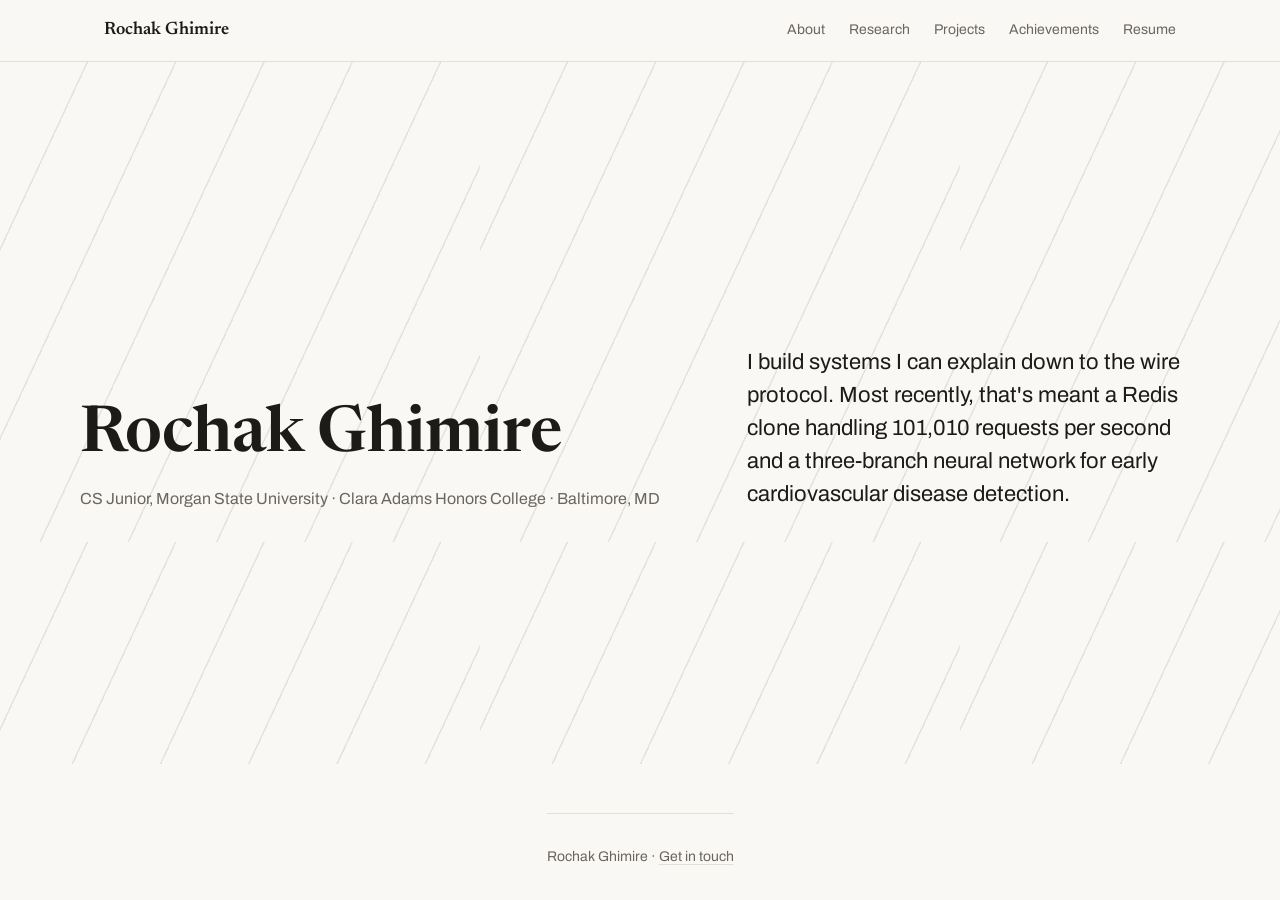
==== index.html @ 37daf022 "Initial commit: personal portfolio site" ====
<!doctype html>
<html lang="en">
<head>
<meta charset="UTF-8">
<meta name="viewport" content="width=device-width, initial-scale=1.0">
<title>Rochak Ghimire &middot; CS Junior, Morgan State University</title>
<meta name="description" content="CS junior at Morgan State University building systems from the wire protocol up, including a Redis clone and a cardiovascular disease detection pipeline.">
<link rel="icon" type="image/svg+xml" href="assets/favicon.svg">
<link rel="icon" type="image/png" sizes="192x192" href="assets/favicon.png">
<link rel="apple-touch-icon" href="assets/apple-touch-icon.png">
<meta property="og:type" content="website">
<meta property="og:title" content="Rochak Ghimire &middot; CS Junior, Morgan State University">
<meta property="og:description" content="CS junior at Morgan State University building systems from the wire protocol up, including a Redis clone and a cardiovascular disease detection pipeline.">
<meta property="og:url" content="https://kenzoh33.github.io/">
<meta property="og:image" content="https://kenzoh33.github.io/assets/images/og-image.png">
<meta name="twitter:card" content="summary_large_image">
<meta name="twitter:title" content="Rochak Ghimire &middot; CS Junior, Morgan State University">
<meta name="twitter:description" content="CS junior at Morgan State University building systems from the wire protocol up, including a Redis clone and a cardiovascular disease detection pipeline.">
<meta name="twitter:image" content="https://kenzoh33.github.io/assets/images/og-image.png">
<link rel="preconnect" href="https://fonts.googleapis.com">
<link rel="preconnect" href="https://fonts.gstatic.com" crossorigin>
<link href="https://fonts.googleapis.com/css2?family=Newsreader:wght@400;500;600;700&family=Archivo:wght@400;500;600;700&display=swap" rel="stylesheet">
<link rel="stylesheet" href="css/styles.css">
</head>
<body>

<a class="skip-link" href="#main">Skip to content</a>

<header class="site-header">
  <nav class="site-nav" aria-label="Primary">
    <a class="nav-name" href="index.html">Rochak Ghimire</a>
    <ul class="nav-links">
      <li><a href="about.html">About</a></li>
      <li><a href="research.html">Research</a></li>
      <li><a href="projects.html">Projects</a></li>
      <li><a href="achievements.html">Achievements</a></li>
      <li><a href="resume.html">Resume</a></li>
    </ul>
  </nav>
</header>

<main id="main">
  <section class="hero-section">
    <div class="bg-lines" aria-hidden="true"></div>
    <div class="hero wrap">
      <div class="hero-intro">
        <h1>Rochak Ghimire</h1>
        <p class="hero-status">CS Junior, Morgan State University &middot; Clara Adams Honors College &middot; Baltimore, MD</p>
      </div>
      <p class="hero-line">I build systems I can explain down to the wire protocol. Most recently, that's meant a Redis clone handling 101,010 requests per second and a three-branch neural network for early cardiovascular disease detection.</p>
    </div>
  </section>
</main>

<footer class="site-footer wrap">
  <p>Rochak Ghimire &middot; <a class="link-underline" href="about.html#contact">Get in touch</a></p>
</footer>

<script src="js/main.js" defer></script>
</body>
</html>
---- css/styles.css ----
/* ---------------------------------------------------
   Design tokens (from style-guide.html, Phase 2 approved)
--------------------------------------------------- */
:root {
  --bg: #FAF8F4;
  --bg-alt: #F1EDE6;
  --ink: #1C1B19;
  --ink-soft: #6B6560;
  --border: #E4DFD6;
  --accent: #2F4B3C;
  --accent-tint: #E3E9E4;

  --font-display: 'Newsreader', Georgia, serif;
  --font-body: 'Archivo', -apple-system, BlinkMacSystemFont, sans-serif;

  --space-1: 0.25rem;
  --space-2: 0.5rem;
  --space-3: 0.75rem;
  --space-4: 1rem;
  --space-5: 1.5rem;
  --space-6: 2rem;
  --space-7: 3rem;
  --space-8: 4rem;
  --space-9: 6rem;
  --space-10: 8rem;

  --measure: 68ch;
}

/* Cross-document page transitions where supported; ignored elsewhere */
@view-transition {
  navigation: auto;
}

/* ---------------------------------------------------
   Reset
--------------------------------------------------- */
*, *::before, *::after { box-sizing: border-box; }
html { scroll-behavior: smooth; }
body {
  margin: 0;
  background: var(--bg);
  color: var(--ink);
  font-family: var(--font-body);
  font-size: 1rem;
  line-height: 1.6;
  -webkit-font-smoothing: antialiased;
  min-height: 100vh;
  display: flex;
  flex-direction: column;
}
main { flex: 1 0 auto; }
img { max-width: 100%; display: block; }
a { color: inherit; }
ul { margin: 0; padding: 0; list-style: none; }
h1, h2, h3 { font-family: var(--font-display); font-weight: 600; line-height: 1.15; margin: 0; }
p { margin: 0; }

@media (prefers-reduced-motion: reduce) {
  html { scroll-behavior: auto; }
  *, *::before, *::after {
    animation-duration: 0.001ms !important;
    animation-iteration-count: 1 !important;
    transition-duration: 0.001ms !important;
    scroll-behavior: auto !important;
  }
}

/* ---------------------------------------------------
   Accessibility
--------------------------------------------------- */
.skip-link {
  position: absolute;
  left: -9999px;
  top: 0;
  background: var(--ink);
  color: var(--bg);
  padding: var(--space-3) var(--space-5);
  z-index: 100;
}
.skip-link:focus {
  left: var(--space-4);
  top: var(--space-4);
}
a:focus-visible,
button:focus-visible {
  outline: 2px solid var(--accent);
  outline-offset: 3px;
}

/* ---------------------------------------------------
   Layout shell
--------------------------------------------------- */
.wrap {
  max-width: 1120px;
  margin: 0 auto;
  padding: 0 var(--space-5);
}

/* ---------------------------------------------------
   Header / nav
--------------------------------------------------- */
.site-header {
  border-bottom: 1px solid var(--border);
  position: sticky;
  top: 0;
  background: var(--bg);
  z-index: 10;
}
.site-nav {
  max-width: 1120px;
  margin: 0 auto;
  padding: var(--space-4) var(--space-5);
  display: flex;
  align-items: center;
  justify-content: space-between;
  gap: var(--space-4);
}
.nav-name {
  font-family: var(--font-display);
  font-weight: 600;
  font-size: 1.125rem;
  text-decoration: none;
  transition: color 150ms ease;
}
.nav-name:hover, .nav-name:focus-visible { color: var(--accent); }
.nav-links {
  display: flex;
  gap: var(--space-5);
  flex-wrap: wrap;
  font-size: 0.875rem;
}
.nav-links a {
  position: relative;
  text-decoration: none;
  color: var(--ink-soft);
  padding-bottom: 3px;
}
.nav-links a::after {
  content: '';
  position: absolute;
  left: 0;
  right: 0;
  bottom: 0;
  height: 1px;
  background: var(--accent);
  transform: scaleX(0);
  transform-origin: left;
  transition: transform 200ms ease;
}
.nav-links a:hover,
.nav-links a:focus-visible,
.nav-links a[aria-current="page"] {
  color: var(--ink);
}
.nav-links a:hover::after,
.nav-links a:focus-visible::after,
.nav-links a[aria-current="page"]::after {
  transform: scaleX(1);
}

/* ---------------------------------------------------
   Shared underline-link style
--------------------------------------------------- */
.link-underline {
  text-decoration: underline;
  text-decoration-color: var(--border);
  text-underline-offset: 3px;
  transition: color 150ms ease, text-decoration-color 150ms ease;
}
.link-underline:hover,
.link-underline:focus-visible {
  color: var(--accent);
  text-decoration-color: var(--accent);
}

/* ---------------------------------------------------
   Editorial row: narrow label column + wide content column
   Reused across About / Research / Projects / Achievements / Resume / Contact
--------------------------------------------------- */
.editorial-row {
  display: grid;
  grid-template-columns: 1fr;
  gap: var(--space-4);
  padding: var(--space-8) 0 var(--space-9);
}
.editorial-label {
  font-family: var(--font-body);
  font-size: 0.8125rem;
  font-weight: 600;
  text-transform: uppercase;
  letter-spacing: 0.08em;
  color: var(--ink-soft);
}
.editorial-content {
  max-width: var(--measure);
}
.editorial-content > * + * { margin-top: var(--space-5); }

@media (min-width: 640px) {
  .editorial-row {
    grid-template-columns: 140px 1fr;
    gap: var(--space-6);
  }
}
@media (min-width: 1024px) {
  .editorial-row {
    grid-template-columns: 220px 1fr;
    gap: var(--space-8);
  }
}

/* ---------------------------------------------------
   Decorative background: drifting rule lines
   Used behind the hero and behind the About page
--------------------------------------------------- */
.hero-section {
  position: relative;
  overflow: hidden;
  min-height: 78vh;
  display: flex;
  flex-direction: column;
  justify-content: center;
}
.hero-section .wrap {
  position: relative;
  z-index: 1;
}
.bg-lines {
  position: absolute;
  inset: 0;
  z-index: 0;
  pointer-events: none;
  background-image: repeating-linear-gradient(
    115deg,
    transparent 0px,
    transparent 78px,
    rgba(47, 75, 60, 0.12) 79px,
    rgba(47, 75, 60, 0.12) 80px
  );
  background-size: 480px 480px;
  animation: drift-lines 45s linear infinite;
}
@keyframes drift-lines {
  from { background-position: 0 0; }
  to { background-position: 480px 480px; }
}

/* Page-wide version of the same line pattern, painted on the body itself
   so it covers the full page regardless of content height (used on About) */
body.page-lines {
  background-image: repeating-linear-gradient(
    115deg,
    transparent 0px,
    transparent 78px,
    rgba(47, 75, 60, 0.12) 79px,
    rgba(47, 75, 60, 0.12) 80px
  );
  background-size: 480px 480px;
  animation: drift-lines 45s linear infinite;
}

/* ---------------------------------------------------
   Hero (home page only)
--------------------------------------------------- */
.hero {
  padding: var(--space-9) 0 var(--space-8);
  display: grid;
  gap: var(--space-6);
}
.hero h1 {
  font-size: clamp(2.5rem, 1.9rem + 3vw, 4rem);
  margin-bottom: var(--space-3);
}
.hero-status {
  color: var(--ink-soft);
  font-size: 1rem;
}
.hero-line {
  font-size: clamp(1.125rem, 1rem + 0.6vw, 1.375rem);
  max-width: 52ch;
  line-height: 1.5;
}

@media (min-width: 1024px) {
  .hero {
    grid-template-columns: 7fr 5fr;
    align-items: end;
  }
  .hero-intro { grid-column: 1; }
  .hero-line { grid-column: 2; justify-self: end; text-align: left; }
}

@keyframes fade-up-in {
  from { opacity: 0; transform: translateY(16px); }
  to { opacity: 1; transform: translateY(0); }
}
.hero h1 { animation: fade-up-in 600ms ease-out both; }
.hero-status { animation: fade-up-in 600ms ease-out 120ms both; }
.hero-line { animation: fade-up-in 600ms ease-out 240ms both; }

/* ---------------------------------------------------
   Research & Projects entries (narrative pages)
--------------------------------------------------- */
.entry + .entry {
  margin-top: var(--space-7);
  padding-top: var(--space-7);
  border-top: 1px solid var(--border);
}
.entry h2 {
  font-size: 1.375rem;
  margin-bottom: var(--space-1);
}
.entry-meta {
  color: var(--ink-soft);
  font-size: 0.875rem;
  margin-bottom: var(--space-4);
}
.entry p + p { margin-top: var(--space-4); }

/* ---------------------------------------------------
   Projects index grid
--------------------------------------------------- */
.project-grid {
  display: grid;
  grid-template-columns: 1fr;
  gap: var(--space-6);
}
@media (min-width: 640px) {
  .project-grid { grid-template-columns: repeat(2, 1fr); }
}
.project-card {
  border-top: 1px solid var(--border);
  padding-top: var(--space-5);
  transition: transform 200ms ease, border-color 200ms ease;
}
.project-card:hover,
.project-card:focus-within {
  transform: translateY(-4px);
  border-color: var(--accent);
}
.project-card h2 {
  font-size: 1.25rem;
  margin-bottom: var(--space-3);
}
.project-card h2 a { text-decoration: none; transition: color 150ms ease; }
.project-card h2 a:hover, .project-card h2 a:focus-visible { color: var(--accent); }
.project-card > p { color: var(--ink-soft); margin-top: 0; margin-bottom: var(--space-4); }
.project-card-links {
  display: flex;
  gap: var(--space-5);
  font-size: 0.875rem;
}

/* ---------------------------------------------------
   Project detail pages
--------------------------------------------------- */
.back-link { font-size: 0.875rem; }
.repo-link { display: inline-block; font-size: 0.9375rem; }

/* ---------------------------------------------------
   Achievements
--------------------------------------------------- */
.achievement-grid {
  display: grid;
  grid-template-columns: 1fr;
  gap: var(--space-5);
}
@media (min-width: 640px) {
  .achievement-grid { grid-template-columns: repeat(3, 1fr); }
}
.achievement-card {
  background: var(--bg-alt);
  border-top: 3px solid var(--accent);
  padding: var(--space-5);
}
.achievement-card h2 {
  font-size: 1.125rem;
  margin-bottom: var(--space-2);
}
.achievement-card p {
  color: var(--ink-soft);
  font-size: 0.9375rem;
}
.achievement-card--feature {
  display: flex;
  flex-direction: column;
  justify-content: center;
  text-align: center;
  padding: var(--space-7) var(--space-5);
  border-top-width: 6px;
}
.achievement-card--feature h2 {
  font-size: 1.5rem;
  line-height: 1.25;
  margin-bottom: var(--space-3);
}
.achievement-card--feature p {
  font-size: 1.0625rem;
}

/* ---------------------------------------------------
   Resume
--------------------------------------------------- */
.editorial-content.is-wide { max-width: none; }
.resume-embed {
  width: 100%;
  max-width: 860px;
  height: 60vh;
  min-height: 520px;
  border: 1px solid var(--border);
  border-radius: 4px;
  background: var(--bg-alt);
}
@media (min-width: 640px) {
  .resume-embed { height: 75vh; min-height: 640px; }
}
@media (min-width: 1024px) {
  .resume-embed { height: 82vh; min-height: 720px; }
}
.resume-fallback { padding: var(--space-5); color: var(--ink-soft); }
.btn {
  display: inline-block;
  font-family: var(--font-body);
  font-size: 0.9375rem;
  font-weight: 500;
  text-decoration: none;
  color: var(--bg);
  background: var(--accent);
  padding: var(--space-3) var(--space-6);
  border-radius: 3px;
  transition: transform 150ms ease, opacity 150ms ease;
}
.btn:hover, .btn:focus-visible { opacity: 0.88; transform: translateY(-2px); }

/* ---------------------------------------------------
   Contact
--------------------------------------------------- */
.contact-links {
  display: flex;
  flex-direction: column;
  gap: var(--space-3);
  font-size: 1.0625rem;
}
@media (min-width: 640px) {
  .contact-links { flex-direction: row; gap: var(--space-7); }
}


/* ---------------------------------------------------
   Footer
--------------------------------------------------- */
.site-footer {
  border-top: 1px solid var(--border);
  padding: var(--space-6) 0;
  color: var(--ink-soft);
  font-size: 0.875rem;
}

/* ---------------------------------------------------
   Scroll-reveal (JS-controlled)
--------------------------------------------------- */
.reveal {
  opacity: 0;
  transform: translateY(20px);
  transition: opacity 550ms ease-out, transform 550ms ease-out;
}
.reveal.is-visible {
  opacity: 1;
  transform: translateY(0);
}
.reveal-img {
  transform: translateY(20px) scale(0.97);
}
.reveal-img.is-visible {
  transform: translateY(0) scale(1);
}

/* ---------------------------------------------------
   Photos
--------------------------------------------------- */
.photo-grid {
  display: grid;
  grid-template-columns: 1fr;
  gap: var(--space-5);
  margin-top: var(--space-5);
}
@media (min-width: 640px) {
  .photo-grid { grid-template-columns: repeat(2, 1fr); }
}
.photo {
  margin: 0;
  border: 1px solid var(--border);
}
.photo img {
  width: 100%;
  height: auto;
  display: block;
}
.photo figcaption {
  padding: var(--space-3) var(--space-4);
  font-size: 0.8125rem;
  color: var(--ink-soft);
  border-top: 1px solid var(--border);
  background: var(--bg-alt);
}
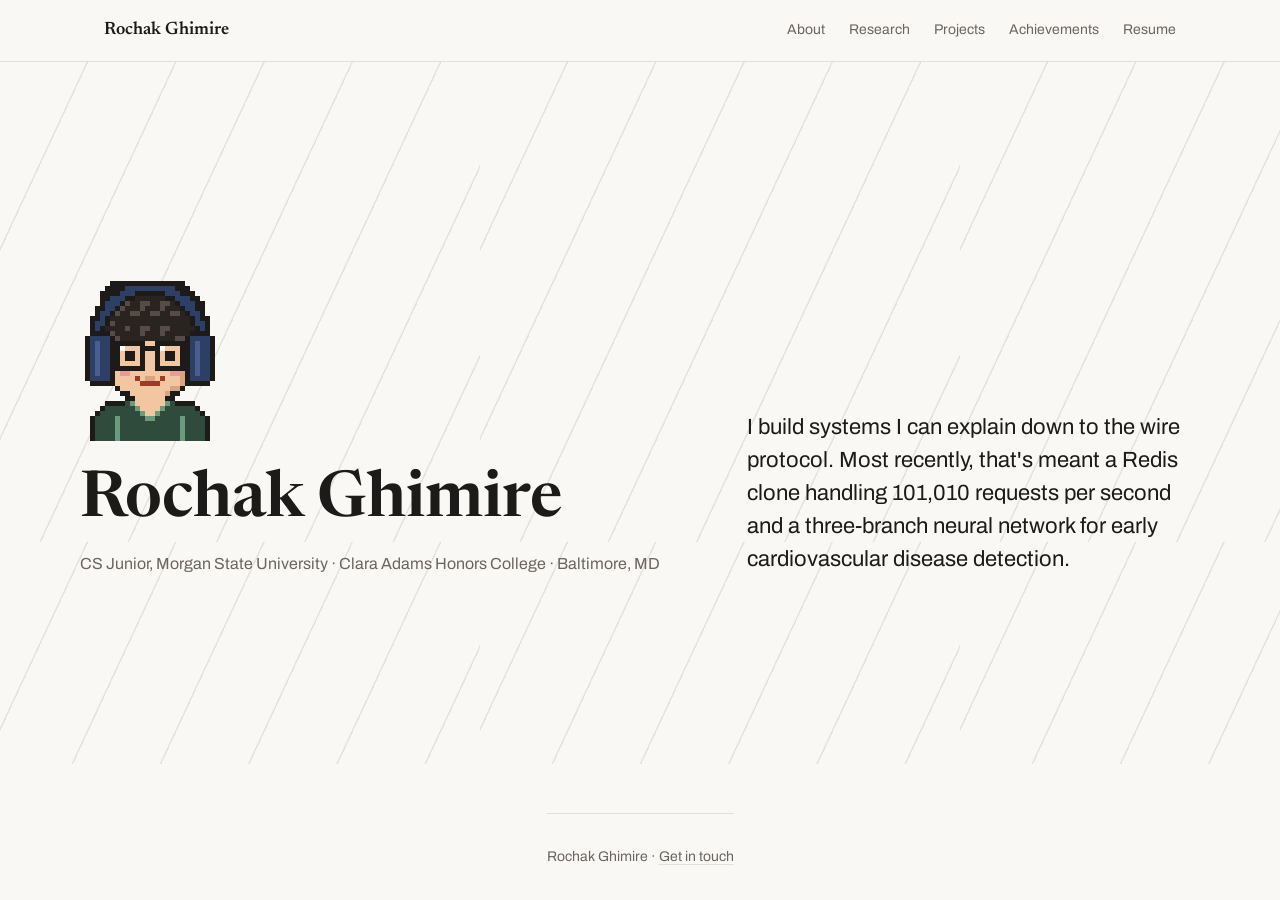
==== commit b5e50352: "Add pixel-art avatar and project icons, turntable with synthesized beats on About" ====
--- a/index.html
+++ b/index.html
@@ -44,6 +44,7 @@
     <div class="bg-lines" aria-hidden="true"></div>
     <div class="hero wrap">
       <div class="hero-intro">
+        <span class="sprite sprite--avatar-wave" aria-hidden="true"></span>
         <h1>Rochak Ghimire</h1>
         <p class="hero-status">CS Junior, Morgan State University &middot; Clara Adams Honors College &middot; Baltimore, MD</p>
       </div>
--- a/css/styles.css
+++ b/css/styles.css
@@ -295,9 +295,9 @@
   from { opacity: 0; transform: translateY(16px); }
   to { opacity: 1; transform: translateY(0); }
 }
-.hero h1 { animation: fade-up-in 600ms ease-out both; }
-.hero-status { animation: fade-up-in 600ms ease-out 120ms both; }
-.hero-line { animation: fade-up-in 600ms ease-out 240ms both; }
+.hero h1 { animation: fade-up-in 600ms ease-out 120ms both; }
+.hero-status { animation: fade-up-in 600ms ease-out 240ms both; }
+.hero-line { animation: fade-up-in 600ms ease-out 360ms both; }
 
 /* ---------------------------------------------------
    Research & Projects entries (narrative pages)
@@ -342,6 +342,9 @@
 .project-card h2 {
   font-size: 1.25rem;
   margin-bottom: var(--space-3);
+  display: flex;
+  align-items: center;
+  gap: var(--space-3);
 }
 .project-card h2 a { text-decoration: none; transition: color 150ms ease; }
 .project-card h2 a:hover, .project-card h2 a:focus-visible { color: var(--accent); }
@@ -504,3 +507,135 @@
   border-top: 1px solid var(--border);
   background: var(--bg-alt);
 }
+
+/* ---------------------------------------------------
+   Pixel sprites
+   Each PNG in assets/pixel-art is a horizontal strip of frames
+   (generated by scripts/pixel-art/build.py). steps() jumps frame
+   to frame; pixelated keeps the upscaled edges crisp.
+--------------------------------------------------- */
+.sprite {
+  --scale: 2;
+  display: block;
+  flex: none;
+  width: calc(var(--size) * var(--scale) * 1px);
+  height: calc(var(--size) * var(--scale) * 1px);
+  background-repeat: no-repeat;
+  background-size: calc(var(--size) * var(--scale) * var(--n) * 1px) auto;
+  image-rendering: pixelated;
+  animation: sprite-play calc(var(--n) / var(--fps) * 1s) steps(var(--n)) infinite;
+}
+@keyframes sprite-play {
+  to { background-position-x: calc(var(--size) * var(--scale) * var(--n) * -1px); }
+}
+.sprite--avatar-wave  { background-image: url('../assets/pixel-art/avatar-wave.png');  --size: 32; --n: 4; --fps: 4; }
+.sprite--speech       { background-image: url('../assets/pixel-art/speech.png');       --size: 16; --n: 3; --fps: 4; }
+.sprite--server-stack { background-image: url('../assets/pixel-art/server-stack.png'); --size: 16; --n: 4; --fps: 5; }
+.sprite--mood-lens    { background-image: url('../assets/pixel-art/mood-lens.png');    --size: 16; --n: 3; --fps: 3; }
+.sprite--terminal     { background-image: url('../assets/pixel-art/terminal.png');     --size: 16; --n: 4; --fps: 3; }
+
+/* Hero: avatar above the name, fades in first, then waves */
+.hero-intro .sprite {
+  --scale: 4;
+  margin-bottom: var(--space-5);
+  animation:
+    fade-up-in 600ms ease-out both,
+    sprite-play calc(var(--n) / var(--fps) * 1s) steps(var(--n)) infinite;
+}
+@media (min-width: 640px) {
+  .hero-intro .sprite { --scale: 5; }
+}
+
+@media (prefers-reduced-motion: reduce) {
+  .sprite,
+  .hero-intro .sprite { animation: none; }
+}
+
+/* ---------------------------------------------------
+   Turntable (About page)
+   Line-art record player; js/turntable.js spins the record and
+   plays a beat synthesized with the Web Audio API on click.
+--------------------------------------------------- */
+.turntable {
+  margin: var(--space-5) 0 0;
+  max-width: 160px;
+}
+@media (min-width: 640px) {
+  .turntable { max-width: 200px; }
+}
+.turntable-deck {
+  display: block;
+  width: 100%;
+  padding: 0;
+  border: 0;
+  background: none;
+  color: var(--ink);
+}
+.turntable-deck:not(:disabled) { cursor: pointer; }
+.turntable-deck svg { display: block; width: 100%; height: auto; }
+.turntable .plinth { fill: var(--bg-alt); stroke: currentColor; stroke-width: 1.5; }
+.turntable .platter { fill: none; stroke: currentColor; stroke-width: 1; }
+.turntable .vinyl { fill: var(--ink); }
+.turntable .groove { fill: none; stroke: #4A4540; stroke-width: 0.75; }
+.turntable .label { fill: var(--label, var(--accent)); transition: fill 400ms ease; }
+.turntable .label-mark { stroke: var(--bg); stroke-width: 1.5; stroke-linecap: round; }
+.turntable .spindle { fill: var(--bg); }
+.turntable .sheen { fill: none; stroke: rgba(255, 255, 255, 0.18); stroke-width: 2; stroke-linecap: round; }
+.turntable .arm-line { fill: none; stroke: currentColor; stroke-width: 3; stroke-linecap: round; }
+.turntable .arm-part { fill: var(--bg); stroke: currentColor; stroke-width: 1.5; }
+.turntable .led { fill: var(--border); transition: fill 300ms ease; }
+.turntable .tonearm {
+  transform-box: view-box;
+  transform-origin: 168px 30px;
+  transition: transform 600ms cubic-bezier(0.3, 0.7, 0.3, 1);
+}
+.turntable.is-playing .tonearm { transform: rotate(24deg); }
+.turntable.is-playing .led { fill: var(--accent); }
+.turntable-deck:hover .plinth,
+.turntable-deck:focus-visible .plinth { stroke: var(--accent); }
+
+.turntable-bars {
+  display: flex;
+  align-items: flex-end;
+  gap: 4px;
+  height: 28px;
+  margin-top: var(--space-3);
+}
+.turntable-bars span {
+  flex: 1;
+  height: 100%;
+  background: var(--accent);
+  transform-origin: bottom;
+  transform: scaleY(0.06);
+}
+.turntable figcaption {
+  margin-top: var(--space-3);
+  display: flex;
+  align-items: center;
+  justify-content: space-between;
+  gap: var(--space-3);
+  font-size: 0.8125rem;
+  color: var(--ink);
+}
+.turntable-next {
+  flex: none;
+  width: 28px;
+  height: 28px;
+  padding: 6px;
+  border: 1px solid var(--border);
+  border-radius: 50%;
+  background: none;
+  color: var(--ink);
+  transition: color 150ms ease, border-color 150ms ease;
+}
+.turntable-next:not(:disabled) { cursor: pointer; }
+.turntable-next:disabled { opacity: 0.4; }
+.turntable-next:hover,
+.turntable-next:focus-visible { color: var(--accent); border-color: var(--accent); }
+.turntable-next svg { display: block; width: 100%; height: 100%; }
+.turntable-next path { fill: currentColor; }
+.turntable-next line { stroke: currentColor; stroke-width: 2; stroke-linecap: round; }
+
+@media (prefers-reduced-motion: reduce) {
+  .turntable-bars { display: none; }
+}
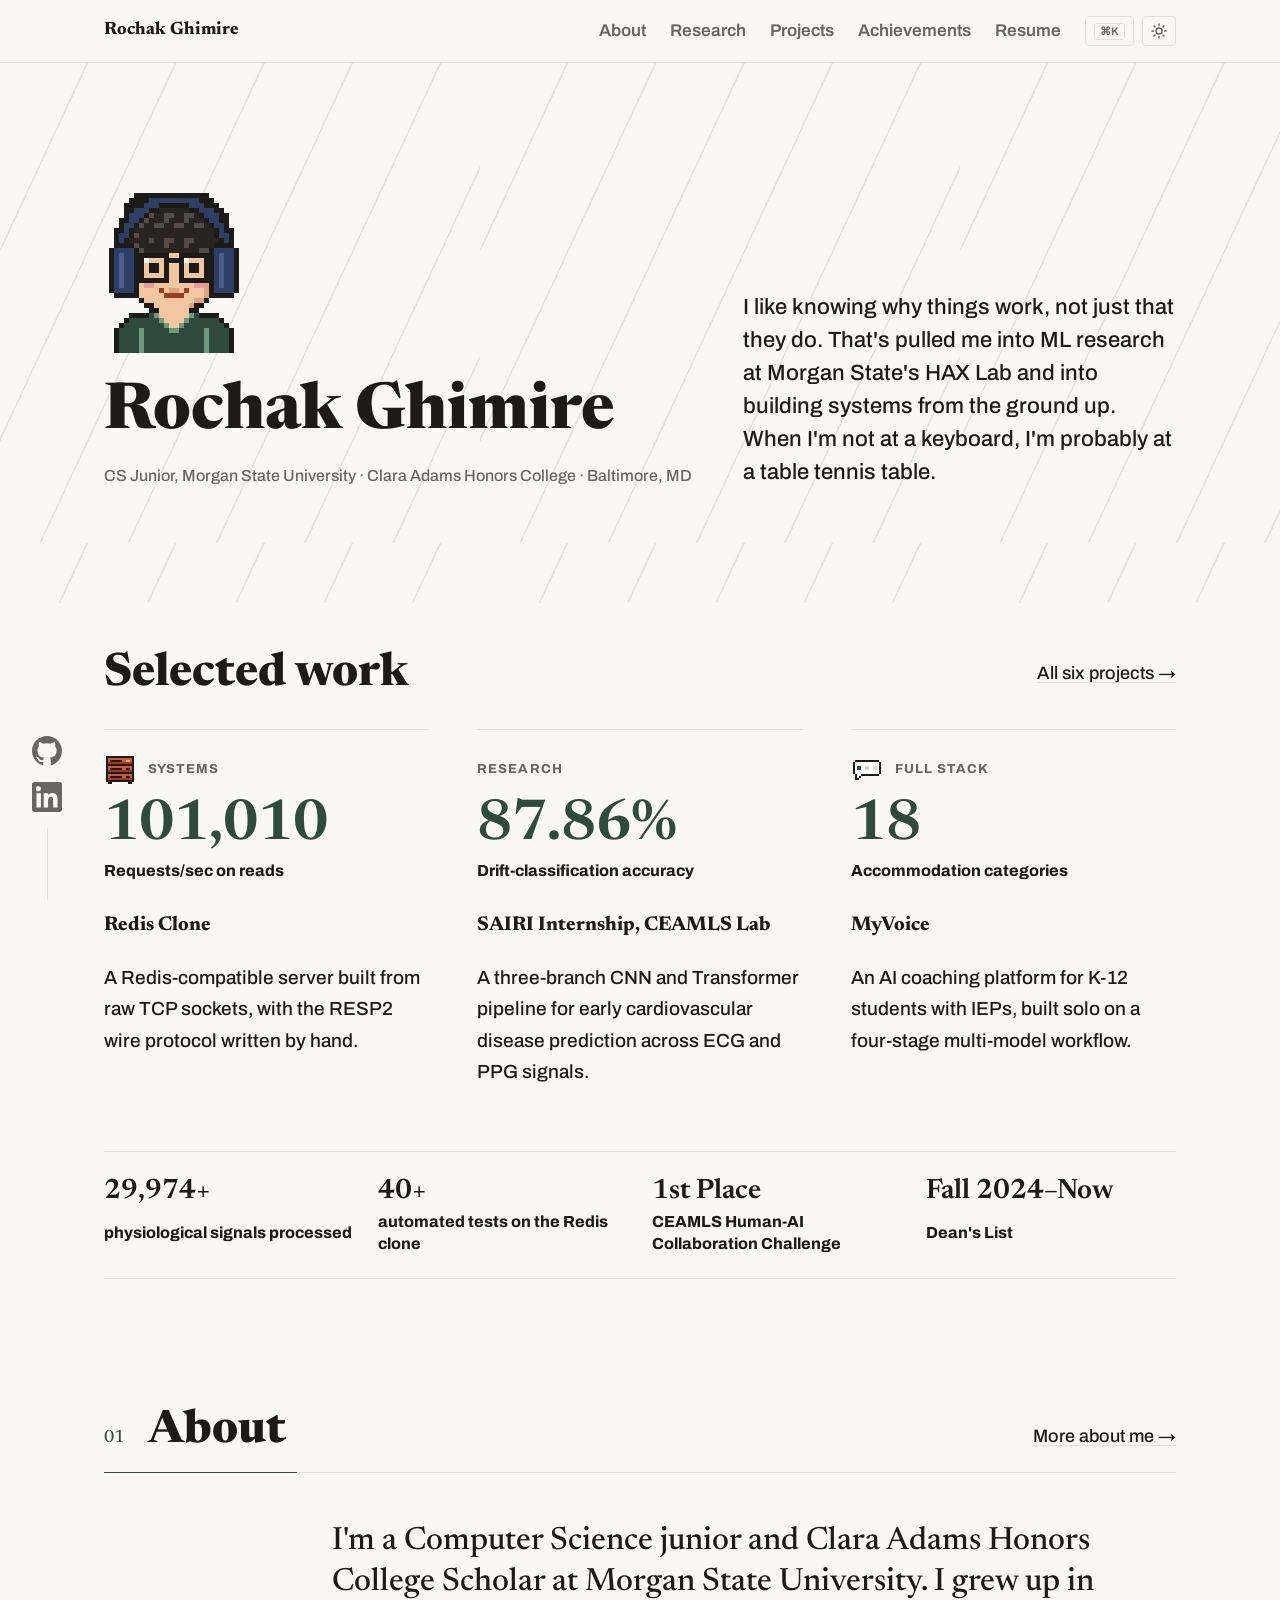
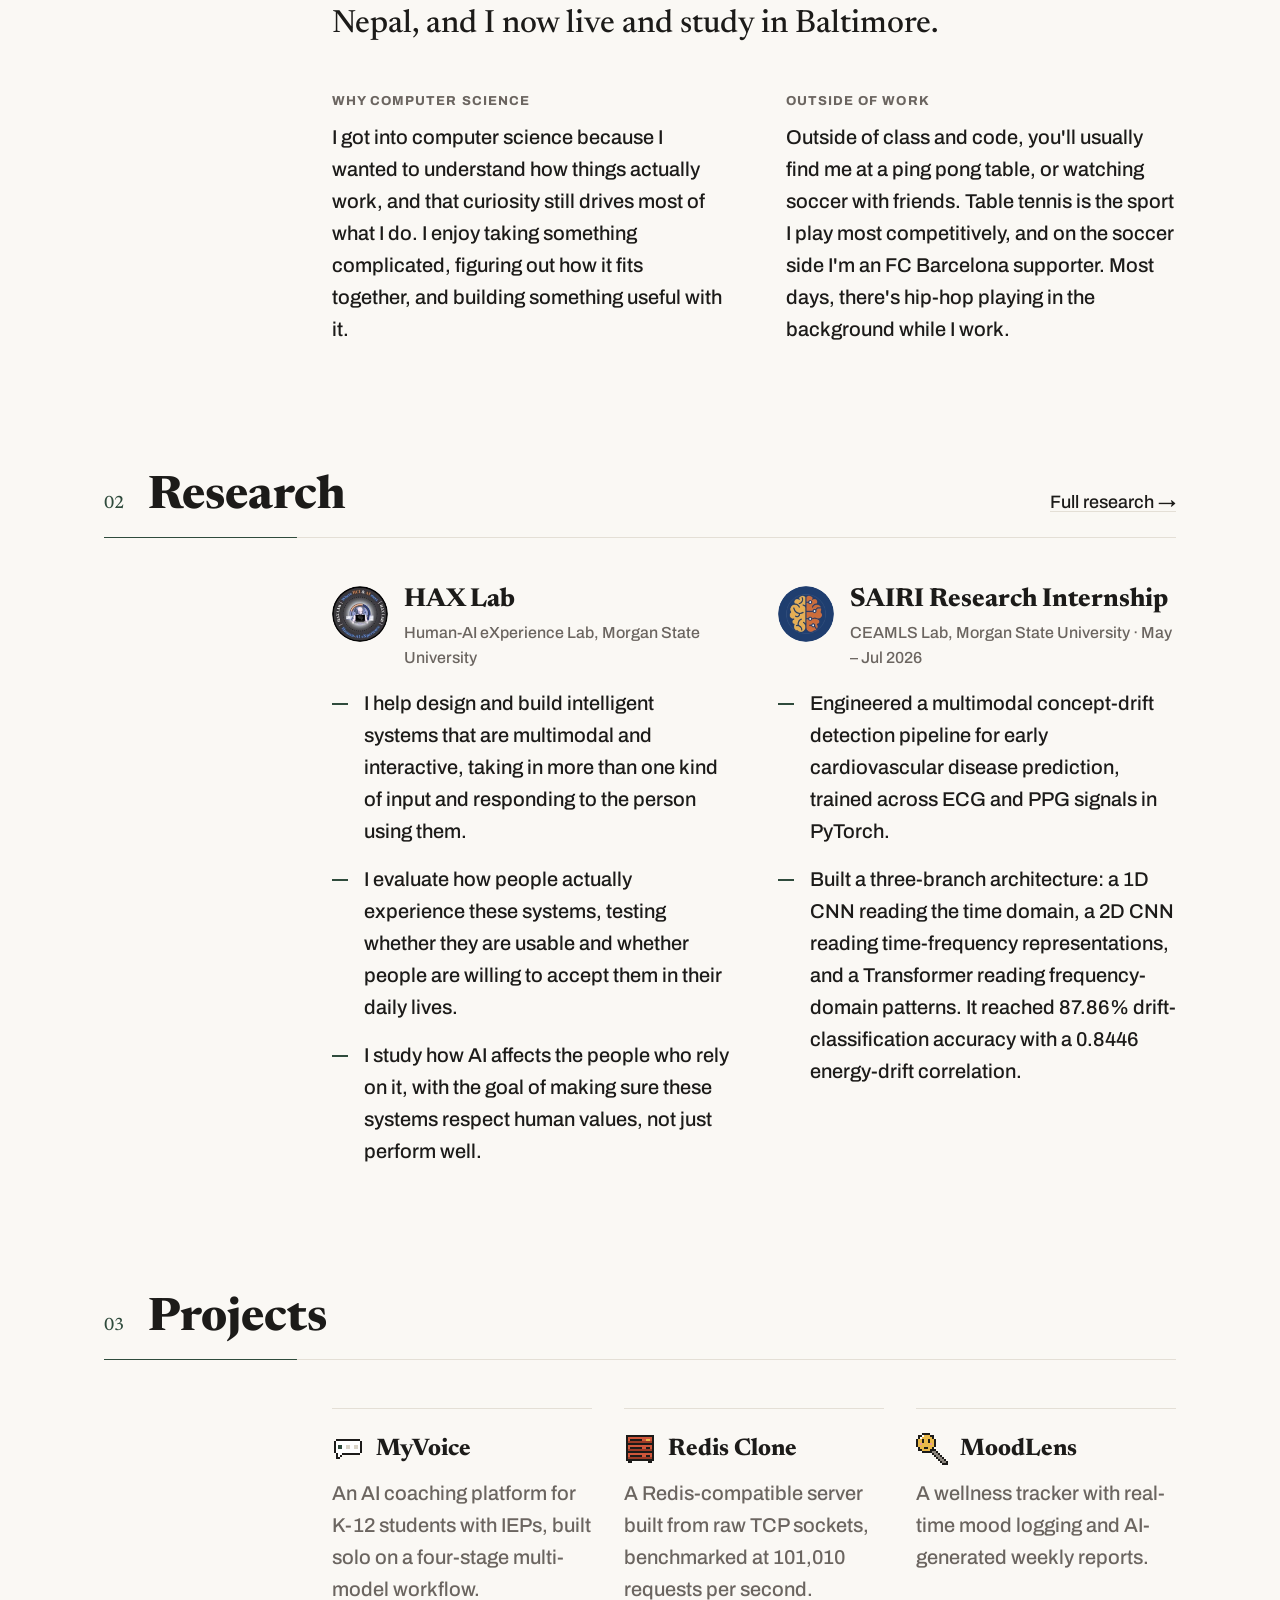
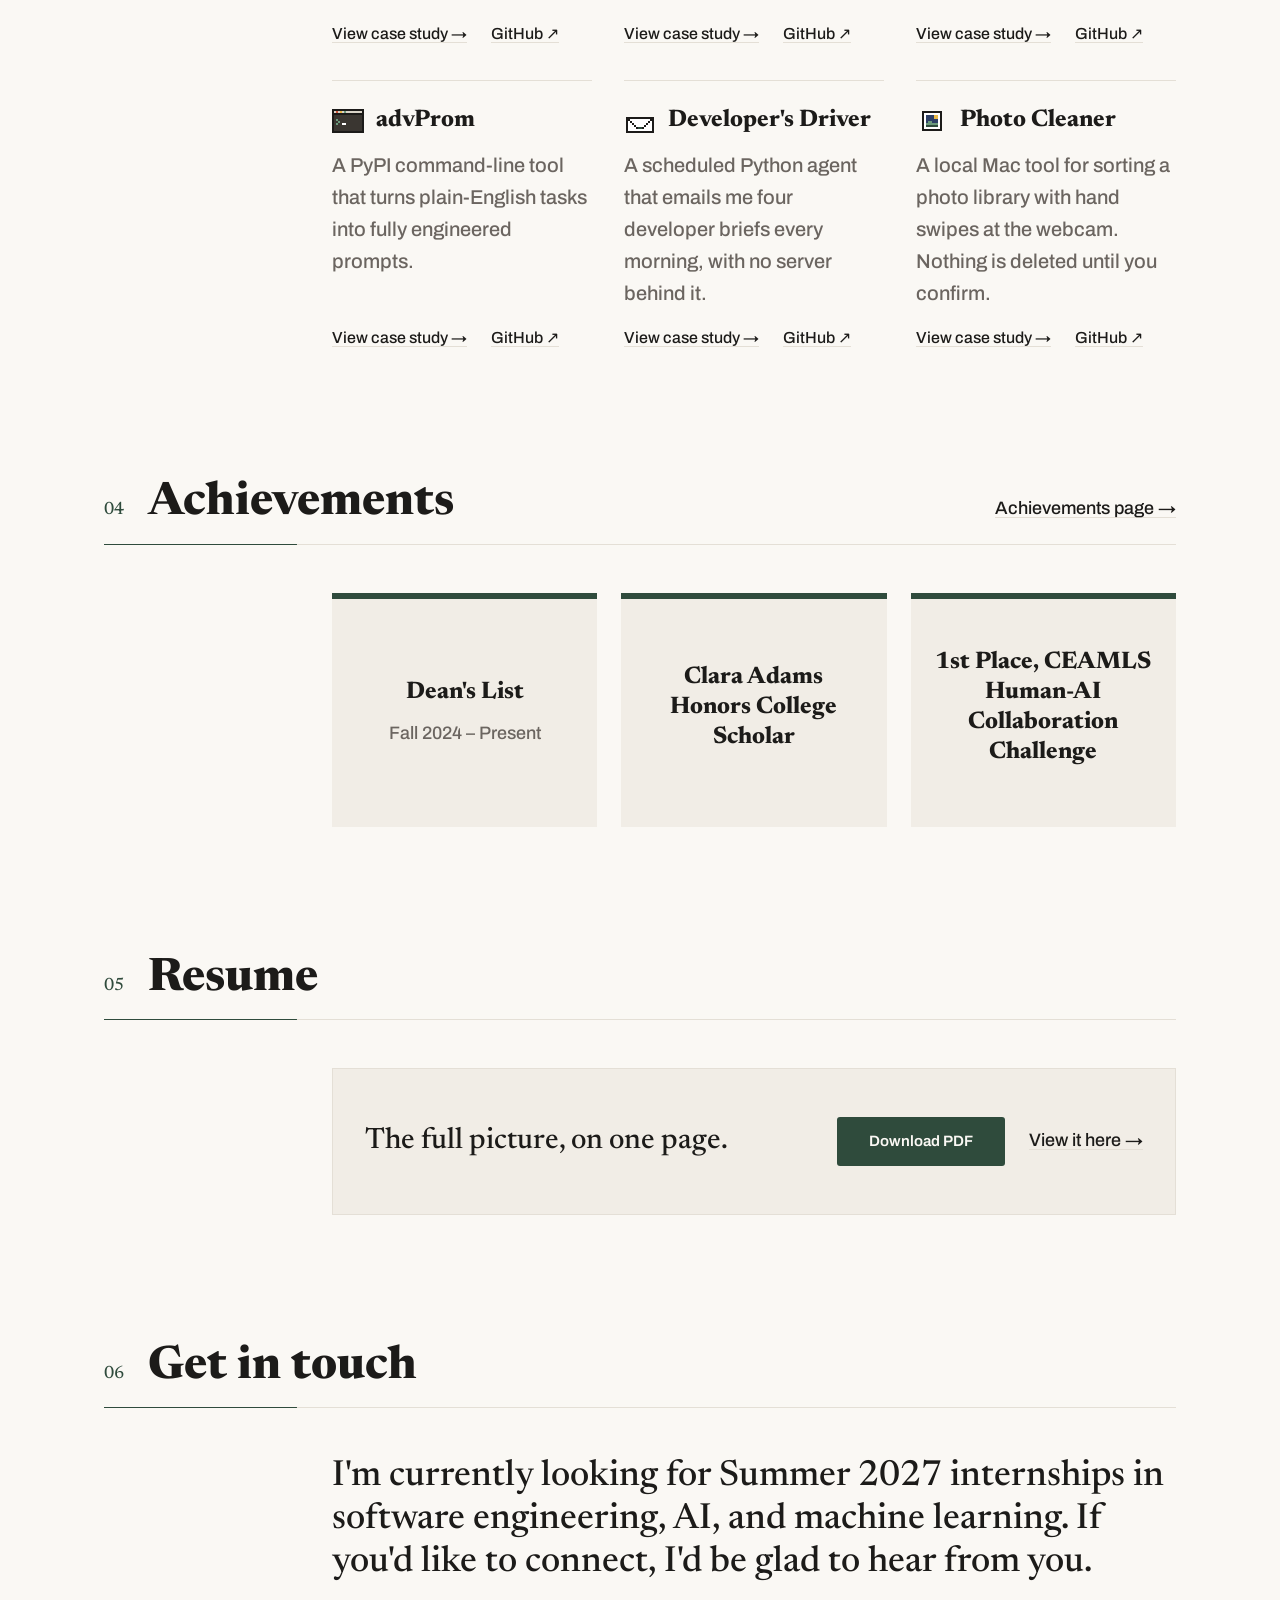
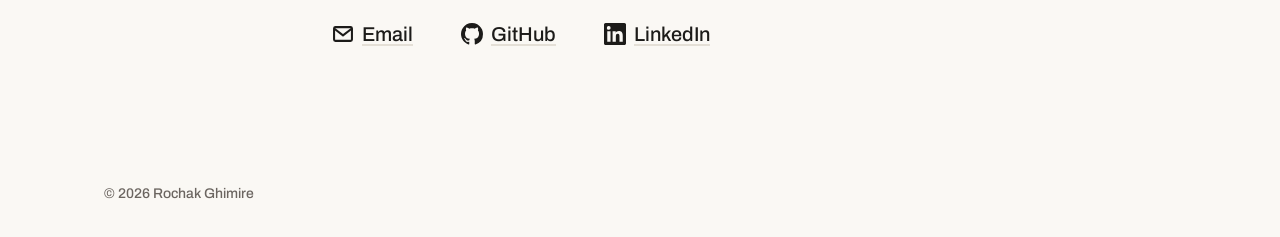
==== commit 09dadb26: "Add photos, new projects, mobile fixes, license" ====
--- a/index.html
+++ b/index.html
@@ -3,6 +3,17 @@
 <head>
 <meta charset="UTF-8">
 <meta name="viewport" content="width=device-width, initial-scale=1.0">
+<meta name="color-scheme" content="light dark">
+<meta name="theme-color" content="#FAF8F4" media="(prefers-color-scheme: light)">
+<meta name="theme-color" content="#161512" media="(prefers-color-scheme: dark)">
+<script>
+  (function () {
+    var t;
+    try { t = localStorage.getItem('theme'); } catch (e) {}
+    if (t !== 'light' && t !== 'dark') t = matchMedia('(prefers-color-scheme: dark)').matches ? 'dark' : 'light';
+    document.documentElement.dataset.theme = t;
+  })();
+</script>
 <title>Rochak Ghimire &middot; CS Junior, Morgan State University</title>
 <meta name="description" content="CS junior at Morgan State University building systems from the wire protocol up, including a Redis clone and a cardiovascular disease detection pipeline.">
 <link rel="icon" type="image/svg+xml" href="assets/favicon.svg">
@@ -11,31 +22,41 @@
 <meta property="og:type" content="website">
 <meta property="og:title" content="Rochak Ghimire &middot; CS Junior, Morgan State University">
 <meta property="og:description" content="CS junior at Morgan State University building systems from the wire protocol up, including a Redis clone and a cardiovascular disease detection pipeline.">
-<meta property="og:url" content="https://kenzoh33.github.io/">
-<meta property="og:image" content="https://kenzoh33.github.io/assets/images/og-image.png">
+<meta property="og:url" content="https://rochakghimire.com/">
+<meta property="og:image" content="https://rochakghimire.com/assets/images/og-image.png">
 <meta name="twitter:card" content="summary_large_image">
 <meta name="twitter:title" content="Rochak Ghimire &middot; CS Junior, Morgan State University">
 <meta name="twitter:description" content="CS junior at Morgan State University building systems from the wire protocol up, including a Redis clone and a cardiovascular disease detection pipeline.">
-<meta name="twitter:image" content="https://kenzoh33.github.io/assets/images/og-image.png">
+<meta name="twitter:image" content="https://rochakghimire.com/assets/images/og-image.png">
 <link rel="preconnect" href="https://fonts.googleapis.com">
 <link rel="preconnect" href="https://fonts.gstatic.com" crossorigin>
-<link href="https://fonts.googleapis.com/css2?family=Newsreader:wght@400;500;600;700&family=Archivo:wght@400;500;600;700&display=swap" rel="stylesheet">
+<link href="https://fonts.googleapis.com/css2?family=Newsreader:wght@200..800&family=Archivo:wght@100..900&display=swap" rel="stylesheet">
 <link rel="stylesheet" href="css/styles.css">
 </head>
 <body>
 
+<div class="sp-progress" aria-hidden="true"></div>
 <a class="skip-link" href="#main">Skip to content</a>
 
 <header class="site-header">
   <nav class="site-nav" aria-label="Primary">
     <a class="nav-name" href="index.html">Rochak Ghimire</a>
-    <ul class="nav-links">
-      <li><a href="about.html">About</a></li>
-      <li><a href="research.html">Research</a></li>
-      <li><a href="projects.html">Projects</a></li>
-      <li><a href="achievements.html">Achievements</a></li>
-      <li><a href="resume.html">Resume</a></li>
-    </ul>
+    <div class="nav-right">
+      <ul class="nav-links">
+        <li><a href="about.html">About</a></li>
+        <li><a href="research.html">Research</a></li>
+        <li><a href="projects.html">Projects</a></li>
+        <li><a href="achievements.html">Achievements</a></li>
+        <li><a href="resume.html">Resume</a></li>
+      </ul>
+      <div class="nav-tools">
+        <button class="tool-btn palette-open" type="button" aria-label="Open command palette" aria-keyshortcuts="Meta+K Control+K"><kbd>&#8984;K</kbd></button>
+        <button class="tool-btn theme-toggle" type="button" aria-label="Dark mode" aria-pressed="false">
+          <svg class="icon-sun" viewBox="0 0 16 16" aria-hidden="true" fill="none" stroke="currentColor" stroke-width="1.5" stroke-linecap="round"><circle cx="8" cy="8" r="3"/><path d="M8 1v1.5M8 13.5V15M1 8h1.5M13.5 8H15M3 3l1 1M12 12l1 1M3 13l1-1M12 4l1-1"/></svg>
+          <svg class="icon-moon" viewBox="0 0 16 16" aria-hidden="true" fill="none" stroke="currentColor" stroke-width="1.5" stroke-linejoin="round"><path d="M13.5 9.5A5.5 5.5 0 0 1 6.5 2.5a5.5 5.5 0 1 0 7 7z"/></svg>
+        </button>
+      </div>
+    </div>
   </nav>
 </header>
 
@@ -48,15 +69,239 @@
         <h1>Rochak Ghimire</h1>
         <p class="hero-status">CS Junior, Morgan State University &middot; Clara Adams Honors College &middot; Baltimore, MD</p>
       </div>
-      <p class="hero-line">I build systems I can explain down to the wire protocol. Most recently, that's meant a Redis clone handling 101,010 requests per second and a three-branch neural network for early cardiovascular disease detection.</p>
+      <p class="hero-line">I like knowing why things work, not just that they do. That's pulled me into ML research at Morgan State's HAX Lab and into building systems from the ground up. When I'm not at a keyboard, I'm probably at a table tennis table.</p>
+    </div>
+  </section>
+
+  <section class="selected wrap" aria-labelledby="selected-title" data-reveal-group>
+    <div class="selected-head">
+      <h2 id="selected-title" class="editorial-label">Selected work</h2>
+      <a class="link-underline" href="projects.html">All six projects &rarr;</a>
+    </div>
+    <div class="selected-list">
+      <article class="work reveal">
+        <p class="work-kicker"><span class="sprite sprite--server-stack" aria-hidden="true"></span>Systems</p>
+        <p class="work-number" data-count>101,010</p>
+        <p class="work-unit">Requests/sec on reads</p>
+        <h3><a href="projects/redis-clone.html">Redis Clone</a></h3>
+        <p class="work-summary">A Redis-compatible server built from raw TCP sockets, with the RESP2 wire protocol written by hand.</p>
+      </article>
+      <article class="work reveal">
+        <p class="work-kicker">Research</p>
+        <p class="work-number" data-count>87.86%</p>
+        <p class="work-unit">Drift-classification accuracy</p>
+        <h3><a href="research.html">SAIRI Internship, CEAMLS Lab</a></h3>
+        <p class="work-summary">A three-branch CNN and Transformer pipeline for early cardiovascular disease prediction across ECG and PPG signals.</p>
+      </article>
+      <article class="work reveal">
+        <p class="work-kicker"><span class="sprite sprite--speech" aria-hidden="true"></span>Full stack</p>
+        <p class="work-number" data-count>18</p>
+        <p class="work-unit">Accommodation categories</p>
+        <h3><a href="projects/myvoice.html">MyVoice</a></h3>
+        <p class="work-summary">An AI coaching platform for K-12 students with IEPs, built solo on a four-stage multi-model workflow.</p>
+      </article>
+    </div>
+
+    <dl class="stats reveal">
+      <div><dt>physiological signals processed</dt><dd data-count>30,000+</dd></div>
+      <div><dt>automated tests on the Redis clone</dt><dd data-count>40+</dd></div>
+      <div><dt>CEAMLS Human-AI Collaboration Challenge</dt><dd>1st Place</dd></div>
+      <div><dt>Dean's List</dt><dd>Fall 2024&ndash;Now</dd></div>
+    </dl>
+  </section>
+
+  <section class="sp-section wrap" id="about" aria-labelledby="about-title">
+    <header class="sp-head reveal">
+      <span class="sp-num">01</span>
+      <h2 id="about-title" class="sp-title">About</h2>
+      <a class="sp-more link-underline" href="about.html">More about me &rarr;</a>
+      <span class="sp-rule" aria-hidden="true"></span>
+    </header>
+    <div class="sp-body" data-reveal-group>
+      <p class="sp-lede reveal">I'm a Computer Science junior and Clara Adams Honors College Scholar at Morgan State University. I grew up in Nepal, and I now live and study in Baltimore.</p>
+      <div class="sp-about-cols">
+        <div class="reveal"><h3>Why computer science</h3><p>I got into computer science because I wanted to understand how things actually work, and that curiosity still drives most of what I do. I enjoy taking something complicated, figuring out how it fits together, and building something useful with it.</p></div>
+        <div class="reveal"><h3>Outside of work</h3><p>Outside of class and code, you'll usually find me at a ping pong table, or watching soccer with friends. Table tennis is the sport I play most competitively, and on the soccer side I'm an FC Barcelona supporter. Most days, there's hip-hop playing in the background while I work.</p></div>
+      </div>
+    </div>
+  </section>
+
+  <section class="sp-section wrap" id="research" aria-labelledby="research-title">
+    <header class="sp-head reveal">
+      <span class="sp-num">02</span>
+      <h2 id="research-title" class="sp-title">Research</h2>
+      <a class="sp-more link-underline" href="research.html">Full research &rarr;</a>
+      <span class="sp-rule" aria-hidden="true"></span>
+    </header>
+    <div class="sp-body" data-reveal-group>
+      <div class="sp-labs">
+        <article class="entry reveal">
+          <div class="entry-head">
+            <picture><source srcset="assets/images/hax-lab-logo.webp" type="image/webp"><img class="lab-logo" src="assets/images/hax-lab-logo.png" alt="" width="56" height="56"></picture>
+            <div>
+              <h3>HAX Lab</h3>
+              <p class="entry-meta">Human-AI eXperience Lab, Morgan State University</p>
+            </div>
+          </div>
+          <ul class="entry-points">
+            <li>I help design and build intelligent systems that are multimodal and interactive, taking in more than one kind of input and responding to the person using them.</li>
+            <li>I evaluate how people actually experience these systems, testing whether they are usable and whether people are willing to accept them in their daily lives.</li>
+            <li>I study how AI affects the people who rely on it, with the goal of making sure these systems respect human values, not just perform well.</li>
+          </ul>
+        </article>
+        <article class="entry reveal">
+          <div class="entry-head">
+            <picture><source srcset="assets/images/ceamls-logo.webp" type="image/webp"><img class="lab-logo" src="assets/images/ceamls-logo.png" alt="" width="56" height="56"></picture>
+            <div>
+              <h3>SAIRI Research Internship</h3>
+              <p class="entry-meta">CEAMLS Lab, Morgan State University &middot; May &ndash; Jul 2026</p>
+            </div>
+          </div>
+          <ul class="entry-points">
+            <li>Engineered a multimodal concept-drift detection pipeline for early cardiovascular disease prediction, trained across ECG and PPG signals in PyTorch.</li>
+            <li>Built a three-branch architecture: a 1D CNN reading the time domain, a 2D CNN reading time-frequency representations, and a Transformer reading frequency-domain patterns. It reached 87.86% drift-classification accuracy with a 0.8446 energy-drift correlation.</li>
+          </ul>
+        </article>
+      </div>
+    </div>
+  </section>
+
+  <section class="sp-section wrap" id="projects" aria-labelledby="projects-title">
+    <header class="sp-head reveal">
+      <span class="sp-num">03</span>
+      <h2 id="projects-title" class="sp-title">Projects</h2>
+      <span class="sp-rule" aria-hidden="true"></span>
+    </header>
+    <div class="sp-body" data-reveal-group>
+        <div class="project-grid">
+
+          <article class="project-card reveal">
+            <h3><span class="sprite sprite--speech" aria-hidden="true"></span><a href="projects/myvoice.html">MyVoice</a></h3>
+            <p>An AI coaching platform for K-12 students with IEPs, built solo on a four-stage multi-model workflow.</p>
+            <div class="project-card-links">
+              <a class="link-underline" href="projects/myvoice.html">View case study &rarr;</a>
+              <a class="link-underline" href="https://github.com/Kenzoh33/myvoice" target="_blank" rel="noopener">GitHub &#8599;</a>
+            </div>
+          </article>
+
+          <article class="project-card reveal">
+            <h3><span class="sprite sprite--server-stack" aria-hidden="true"></span><a href="projects/redis-clone.html">Redis Clone</a></h3>
+            <p>A Redis-compatible server built from raw TCP sockets, benchmarked at 101,010 requests per second.</p>
+            <div class="project-card-links">
+              <a class="link-underline" href="projects/redis-clone.html">View case study &rarr;</a>
+              <a class="link-underline" href="https://github.com/Kenzoh33/redis-clone" target="_blank" rel="noopener">GitHub &#8599;</a>
+            </div>
+          </article>
+
+          <article class="project-card reveal">
+            <h3><span class="sprite sprite--mood-lens" aria-hidden="true"></span><a href="projects/moodlens.html">MoodLens</a></h3>
+            <p>A wellness tracker with real-time mood logging and AI-generated weekly reports.</p>
+            <div class="project-card-links">
+              <a class="link-underline" href="projects/moodlens.html">View case study &rarr;</a>
+              <a class="link-underline" href="https://github.com/Kenzoh33/moodlens" target="_blank" rel="noopener">GitHub &#8599;</a>
+            </div>
+          </article>
+
+          <article class="project-card reveal">
+            <h3><span class="sprite sprite--terminal" aria-hidden="true"></span><a href="projects/advprom.html">advProm</a></h3>
+            <p>A PyPI command-line tool that turns plain-English tasks into fully engineered prompts.</p>
+            <div class="project-card-links">
+              <a class="link-underline" href="projects/advprom.html">View case study &rarr;</a>
+              <a class="link-underline" href="https://github.com/Kenzoh33/advProm" target="_blank" rel="noopener">GitHub &#8599;</a>
+            </div>
+          </article>
+
+          <article class="project-card reveal">
+            <h3><span class="sprite sprite--envelope" aria-hidden="true"></span><a href="projects/developers-driver.html">Developer's Driver</a></h3>
+            <p>A scheduled Python agent that emails me four developer briefs every morning, with no server behind it.</p>
+            <div class="project-card-links">
+              <a class="link-underline" href="projects/developers-driver.html">View case study &rarr;</a>
+              <a class="link-underline" href="https://github.com/Kenzoh33/developers-driver" target="_blank" rel="noopener">GitHub &#8599;</a>
+            </div>
+          </article>
+
+          <article class="project-card reveal">
+            <h3><span class="sprite sprite--photo-swipe" aria-hidden="true"></span><a href="projects/photo-cleaner.html">Photo Cleaner</a></h3>
+            <p>A local Mac tool for sorting a photo library with hand swipes at the webcam. Nothing is deleted until you confirm.</p>
+            <div class="project-card-links">
+              <a class="link-underline" href="projects/photo-cleaner.html">View case study &rarr;</a>
+              <a class="link-underline" href="https://github.com/Kenzoh33/photo-cleaner" target="_blank" rel="noopener">GitHub &#8599;</a>
+            </div>
+          </article>
+
+        </div>
+    </div>
+  </section>
+
+  <section class="sp-section wrap" id="achievements" aria-labelledby="achievements-title">
+    <header class="sp-head reveal">
+      <span class="sp-num">04</span>
+      <h2 id="achievements-title" class="sp-title">Achievements</h2>
+      <a class="sp-more link-underline" href="achievements.html">Achievements page &rarr;</a>
+      <span class="sp-rule" aria-hidden="true"></span>
+    </header>
+    <div class="sp-body" data-reveal-group>
+        <div class="achievement-grid">
+          <article class="achievement-card achievement-card--feature reveal">
+            <h3>Dean's List</h3>
+            <p>Fall 2024 &ndash; Present</p>
+          </article>
+          <article class="achievement-card achievement-card--feature reveal">
+            <h3>Clara Adams Honors College Scholar</h3>
+          </article>
+          <article class="achievement-card achievement-card--feature reveal">
+            <h3>1st Place, CEAMLS Human-AI Collaboration Challenge</h3>
+          </article>
+        </div>
+    </div>
+  </section>
+
+  <section class="sp-section wrap" id="resume" aria-labelledby="resume-title">
+    <header class="sp-head reveal">
+      <span class="sp-num">05</span>
+      <h2 id="resume-title" class="sp-title">Resume</h2>
+      <span class="sp-rule" aria-hidden="true"></span>
+    </header>
+    <div class="sp-body" data-reveal-group>
+      <div class="sp-resume reveal">
+        <p>The full picture, on one page.</p>
+        <div class="sp-resume-actions">
+          <a class="btn" href="assets/resume.pdf" download>Download PDF</a>
+          <a class="link-underline" href="resume.html">View it here &rarr;</a>
+        </div>
+      </div>
+    </div>
+  </section>
+
+  <section class="sp-section wrap" id="contact" aria-labelledby="contact-title">
+    <header class="sp-head reveal">
+      <span class="sp-num">06</span>
+      <h2 id="contact-title" class="sp-title">Get in touch</h2>
+      <span class="sp-rule" aria-hidden="true"></span>
+    </header>
+    <div class="sp-body" data-reveal-group>
+      <div class="sp-contact">
+        <p class="sp-contact-line reveal">I'm currently looking for Summer 2027 internships in software engineering, AI, and machine learning. If you'd like to connect, I'd be glad to hear from you.</p>
+        <div class="reveal">
+          <ul class="contact-links">
+            <li><a class="link-underline contact-link" href="mailto:rochakghimire2@gmail.com"><svg class="contact-icon" viewBox="0 0 16 16" aria-hidden="true" fill="none" stroke="currentColor" stroke-width="1.5" stroke-linejoin="round"><rect x="1.5" y="3" width="13" height="10" rx="1"/><path d="M1.5 4l6.5 5 6.5-5"/></svg>Email</a></li>
+            <li><a class="link-underline contact-link" href="https://github.com/Kenzoh33" target="_blank" rel="noopener"><svg class="contact-icon" viewBox="0 0 16 16" aria-hidden="true" fill="currentColor"><path d="M8 0C3.58 0 0 3.58 0 8c0 3.54 2.29 6.53 5.47 7.59.4.07.55-.17.55-.38 0-.19-.01-.82-.01-1.49-2.01.37-2.53-.49-2.69-.94-.09-.23-.48-.94-.82-1.13-.28-.15-.68-.52-.01-.53.63-.01 1.08.58 1.23.82.72 1.21 1.87.87 2.33.66.07-.52.28-.87.51-1.07-1.78-.2-3.64-.89-3.64-3.95 0-.87.31-1.59.82-2.15-.08-.2-.36-1.02.08-2.12 0 0 .67-.21 2.2.82.64-.18 1.32-.27 2-.27.68 0 1.36.09 2 .27 1.53-1.04 2.2-.82 2.2-.82.44 1.1.16 1.92.08 2.12.51.56.82 1.27.82 2.15 0 3.07-1.87 3.75-3.65 3.95.29.25.54.73.54 1.48 0 1.07-.01 1.93-.01 2.2 0 .21.15.46.55.38A8.013 8.013 0 0016 8c0-4.42-3.58-8-8-8z"/></svg>GitHub</a></li>
+            <li><a class="link-underline contact-link" href="https://linkedin.com/in/rochakghimire" target="_blank" rel="noopener"><svg class="contact-icon" viewBox="0 0 16 16" aria-hidden="true" fill="currentColor"><path d="M14.82 0H1.18C.53 0 0 .52 0 1.15v13.7C0 15.48.53 16 1.18 16h13.64c.65 0 1.18-.52 1.18-1.15V1.15C16 .52 15.47 0 14.82 0zM4.75 13.63H2.38V6h2.37v7.63zM3.56 4.96a1.38 1.38 0 110-2.75 1.38 1.38 0 010 2.75zm10.07 8.67h-2.37V9.92c0-.89-.02-2.02-1.23-2.02-1.23 0-1.42.96-1.42 1.96v3.77H6.24V6h2.27v1.04h.03c.32-.6 1.09-1.23 2.25-1.23 2.4 0 2.84 1.58 2.84 3.64v4.18z"/></svg>LinkedIn</a></li>
+          </ul>
+        </div>
+      </div>
     </div>
   </section>
 </main>
 
-<footer class="site-footer wrap">
-  <p>Rochak Ghimire &middot; <a class="link-underline" href="about.html#contact">Get in touch</a></p>
-</footer>
+<aside class="social-rail" aria-label="Elsewhere">
+  <a href="https://github.com/Kenzoh33" target="_blank" rel="noopener" aria-label="GitHub"><svg viewBox="0 0 16 16" aria-hidden="true" fill="currentColor"><path d="M8 0C3.58 0 0 3.58 0 8c0 3.54 2.29 6.53 5.47 7.59.4.07.55-.17.55-.38 0-.19-.01-.82-.01-1.49-2.01.37-2.53-.49-2.69-.94-.09-.23-.48-.94-.82-1.13-.28-.15-.68-.52-.01-.53.63-.01 1.08.58 1.23.82.72 1.21 1.87.87 2.33.66.07-.52.28-.87.51-1.07-1.78-.2-3.64-.89-3.64-3.95 0-.87.31-1.59.82-2.15-.08-.2-.36-1.02.08-2.12 0 0 .67-.21 2.2.82.64-.18 1.32-.27 2-.27.68 0 1.36.09 2 .27 1.53-1.04 2.2-.82 2.2-.82.44 1.1.16 1.92.08 2.12.51.56.82 1.27.82 2.15 0 3.07-1.87 3.75-3.65 3.95.29.25.54.73.54 1.48 0 1.07-.01 1.93-.01 2.2 0 .21.15.46.55.38A8.013 8.013 0 0016 8c0-4.42-3.58-8-8-8z"/></svg></a>
+  <a href="https://linkedin.com/in/rochakghimire" target="_blank" rel="noopener" aria-label="LinkedIn"><svg viewBox="0 0 16 16" aria-hidden="true" fill="currentColor"><path d="M14.82 0H1.18C.53 0 0 .52 0 1.15v13.7C0 15.48.53 16 1.18 16h13.64c.65 0 1.18-.52 1.18-1.15V1.15C16 .52 15.47 0 14.82 0zM4.75 13.63H2.38V6h2.37v7.63zM3.56 4.96a1.38 1.38 0 110-2.75 1.38 1.38 0 010 2.75zm10.07 8.67h-2.37V9.92c0-.89-.02-2.02-1.23-2.02-1.23 0-1.42.96-1.42 1.96v3.77H6.24V6h2.27v1.04h.03c.32-.6 1.09-1.23 2.25-1.23 2.4 0 2.84 1.58 2.84 3.64v4.18z"/></svg></a>
+</aside>
+<p class="site-copy wrap">&copy; 2026 Rochak Ghimire</p>
 
 <script src="js/main.js" defer></script>
+<script src="js/palette.js" defer></script>
+<script src="js/count-up.js" defer></script>
 </body>
 </html>
--- a/css/styles.css
+++ b/css/styles.css
@@ -9,6 +9,14 @@
   --border: #E4DFD6;
   --accent: #2F4B3C;
   --accent-tint: #E3E9E4;
+  --line-color: rgba(47, 75, 60, 0.12);
+  --groove: #4A4540;
+  --sprite-rim: transparent;
+  --nav-link: var(--ink-soft);
+  --label: var(--ink-soft);
+  --shadow: rgba(28, 27, 25, 0.18);
+  --ease-out: cubic-bezier(0.2, 0.8, 0.2, 1);
+  color-scheme: light;
 
   --font-display: 'Newsreader', Georgia, serif;
   --font-body: 'Archivo', -apple-system, BlinkMacSystemFont, sans-serif;
@@ -27,6 +35,44 @@
   --measure: 68ch;
 }
 
+/* Dark theme. The inline script in each page's <head> sets data-theme
+   from the saved choice or the system setting before first paint. */
+:root[data-theme="dark"] {
+  --bg: #161512;
+  --bg-alt: #1F1D1A;
+  --ink: #ECE7DF;
+  --ink-soft: #A39C93;
+  --border: #2E2B27;
+  --accent: #8DB89C;
+  --accent-tint: #22302A;
+  --line-color: rgba(141, 184, 156, 0.09);
+  --groove: #3A3631;
+  --sprite-rim: rgba(236, 231, 223, 0.4);
+  --nav-link: var(--ink);
+  --label: var(--ink);
+  --shadow: rgba(0, 0, 0, 0.5);
+  color-scheme: dark;
+}
+/* No-JS fallback: follow the system setting */
+@media (prefers-color-scheme: dark) {
+  :root:not([data-theme]) {
+    --bg: #161512;
+    --bg-alt: #1F1D1A;
+    --ink: #ECE7DF;
+    --ink-soft: #A39C93;
+    --border: #2E2B27;
+    --accent: #8DB89C;
+    --accent-tint: #22302A;
+    --line-color: rgba(141, 184, 156, 0.09);
+    --groove: #3A3631;
+    --sprite-rim: rgba(236, 231, 223, 0.4);
+    --nav-link: var(--ink);
+    --label: var(--ink);
+    --shadow: rgba(0, 0, 0, 0.5);
+    color-scheme: dark;
+  }
+}
+
 /* Cross-document page transitions where supported; ignored elsewhere */
 @view-transition {
   navigation: auto;
@@ -42,18 +88,20 @@
   background: var(--bg);
   color: var(--ink);
   font-family: var(--font-body);
-  font-size: 1rem;
-  line-height: 1.6;
+  font-size: 1.125rem;
+  font-weight: 500;
+  line-height: 1.65;
   -webkit-font-smoothing: antialiased;
   min-height: 100vh;
   display: flex;
   flex-direction: column;
+  transition: background-color 200ms ease, color 200ms ease;
 }
 main { flex: 1 0 auto; }
 img { max-width: 100%; display: block; }
 a { color: inherit; }
 ul { margin: 0; padding: 0; list-style: none; }
-h1, h2, h3 { font-family: var(--font-display); font-weight: 600; line-height: 1.15; margin: 0; }
+h1, h2, h3 { font-family: var(--font-display); font-weight: 750; line-height: 1.15; margin: 0; }
 p { margin: 0; }
 
 @media (prefers-reduced-motion: reduce) {
@@ -112,13 +160,49 @@
   margin: 0 auto;
   padding: var(--space-4) var(--space-5);
   display: flex;
+  flex-wrap: wrap;
   align-items: center;
   justify-content: space-between;
   gap: var(--space-4);
 }
+.nav-right {
+  display: flex;
+  align-items: center;
+  gap: var(--space-5);
+  flex-wrap: wrap;
+}
+.nav-tools { display: flex; align-items: center; gap: var(--space-2); }
+.tool-btn {
+  display: inline-flex;
+  align-items: center;
+  justify-content: center;
+  gap: var(--space-1);
+  height: 30px;
+  min-width: 30px;
+  padding: 0 var(--space-2);
+  border: 1px solid var(--border);
+  border-radius: 4px;
+  background: none;
+  color: var(--ink-soft);
+  font: 625 0.75rem/1 var(--font-body);
+  cursor: pointer;
+  transition: color 150ms ease, border-color 150ms ease, transform 100ms ease;
+}
+.tool-btn:hover, .tool-btn:focus-visible { color: var(--ink); border-color: var(--accent); }
+.tool-btn:active { transform: scale(0.96); }
+.tool-btn svg { width: 16px; height: 16px; display: block; }
+.theme-toggle .icon-moon { display: none; }
+[data-theme="dark"] .theme-toggle .icon-sun { display: none; }
+[data-theme="dark"] .theme-toggle .icon-moon { display: block; }
+kbd {
+  font: 625 0.6875rem var(--font-body);
+  padding: 1px 5px;
+  border: 1px solid var(--border);
+  border-radius: 3px;
+}
 .nav-name {
   font-family: var(--font-display);
-  font-weight: 600;
+  font-weight: 750;
   font-size: 1.125rem;
   text-decoration: none;
   transition: color 150ms ease;
@@ -128,12 +212,13 @@
   display: flex;
   gap: var(--space-5);
   flex-wrap: wrap;
-  font-size: 0.875rem;
+  font-size: 1.0625rem;
 }
 .nav-links a {
   position: relative;
   text-decoration: none;
-  color: var(--ink-soft);
+  color: var(--nav-link);
+  font-weight: 625;
   padding-bottom: 3px;
 }
 .nav-links a::after {
@@ -159,6 +244,27 @@
   transform: scaleX(1);
 }
 
+/* Phones: two short rows. Name + theme toggle on top, then the
+   links on one line that swipes sideways if it runs out of room */
+@media (max-width: 639px) {
+  .site-nav { padding-bottom: 0; row-gap: var(--space-2); }
+  .nav-right { display: contents; }
+  .nav-tools { margin-left: auto; }
+  .palette-open { display: none; }
+  .nav-links {
+    order: 1;
+    flex: 0 0 100%;
+    flex-wrap: nowrap;
+    gap: var(--space-5);
+    font-size: 0.9375rem;
+    overflow-x: auto;
+    scrollbar-width: none;
+    padding-bottom: var(--space-3);
+  }
+  .nav-links::-webkit-scrollbar { display: none; }
+  .nav-links a { white-space: nowrap; }
+}
+
 /* ---------------------------------------------------
    Shared underline-link style
 --------------------------------------------------- */
@@ -182,15 +288,15 @@
   display: grid;
   grid-template-columns: 1fr;
   gap: var(--space-4);
-  padding: var(--space-8) 0 var(--space-9);
+  padding: var(--space-7) 0 var(--space-8);
 }
 .editorial-label {
   font-family: var(--font-body);
   font-size: 0.8125rem;
-  font-weight: 600;
+  font-weight: 750;
   text-transform: uppercase;
   letter-spacing: 0.08em;
-  color: var(--ink-soft);
+  color: var(--label);
 }
 .editorial-content {
   max-width: var(--measure);
@@ -205,8 +311,8 @@
 }
 @media (min-width: 1024px) {
   .editorial-row {
-    grid-template-columns: 220px 1fr;
-    gap: var(--space-8);
+    grid-template-columns: 180px 1fr;
+    gap: var(--space-7);
   }
 }
 
@@ -217,7 +323,7 @@
 .hero-section {
   position: relative;
   overflow: hidden;
-  min-height: 78vh;
+  min-height: 60vh;
   display: flex;
   flex-direction: column;
   justify-content: center;
@@ -225,6 +331,7 @@
 .hero-section .wrap {
   position: relative;
   z-index: 1;
+  width: 100%;
 }
 .bg-lines {
   position: absolute;
@@ -235,8 +342,8 @@
     115deg,
     transparent 0px,
     transparent 78px,
-    rgba(47, 75, 60, 0.12) 79px,
-    rgba(47, 75, 60, 0.12) 80px
+    var(--line-color) 79px,
+    var(--line-color) 80px
   );
   background-size: 480px 480px;
   animation: drift-lines 45s linear infinite;
@@ -253,8 +360,8 @@
     115deg,
     transparent 0px,
     transparent 78px,
-    rgba(47, 75, 60, 0.12) 79px,
-    rgba(47, 75, 60, 0.12) 80px
+    var(--line-color) 79px,
+    var(--line-color) 80px
   );
   background-size: 480px 480px;
   animation: drift-lines 45s linear infinite;
@@ -264,7 +371,7 @@
    Hero (home page only)
 --------------------------------------------------- */
 .hero {
-  padding: var(--space-9) 0 var(--space-8);
+  padding: var(--space-8) var(--space-5) var(--space-7);
   display: grid;
   gap: var(--space-6);
 }
@@ -307,16 +414,46 @@
   padding-top: var(--space-7);
   border-top: 1px solid var(--border);
 }
-.entry h2 {
-  font-size: 1.375rem;
+.entry h2, .entry h3 {
+  font-size: 1.625rem;
   margin-bottom: var(--space-1);
 }
 .entry-meta {
   color: var(--ink-soft);
-  font-size: 0.875rem;
+  font-size: 1rem;
   margin-bottom: var(--space-4);
 }
 .entry p + p { margin-top: var(--space-4); }
+.entry-head {
+  display: flex;
+  align-items: center;
+  gap: var(--space-4);
+  margin-bottom: var(--space-4);
+}
+.entry-head .entry-meta { margin-bottom: 0; }
+.entry-points { display: grid; gap: var(--space-4); }
+.entry-points li {
+  position: relative;
+  font-size: 1.25rem;
+  line-height: 1.6;
+  padding-left: var(--space-6);
+}
+.entry-points li::before {
+  content: "";
+  position: absolute;
+  left: 0;
+  top: 0.8em;
+  width: var(--space-4);
+  height: 2px;
+  background: var(--accent);
+}
+.lab-logo {
+  display: block;
+  width: 56px;
+  height: 56px;
+  flex: none;
+  border-radius: 50%;
+}
 
 /* ---------------------------------------------------
    Projects index grid
@@ -329,37 +466,227 @@
 @media (min-width: 640px) {
   .project-grid { grid-template-columns: repeat(2, 1fr); }
 }
+@media (min-width: 1024px) {
+  .project-grid { grid-template-columns: repeat(3, 1fr); }
+}
 .project-card {
+  display: flex;
+  flex-direction: column;
   border-top: 1px solid var(--border);
   padding-top: var(--space-5);
   transition: transform 200ms ease, border-color 200ms ease;
+}
+/* Cards in the same row share row lines (title / description / links),
+   so every link row sits on the same line. Without subgrid, the flex
+   column above still pushes the links to the bottom of each card. */
+@supports (grid-template-rows: subgrid) {
+  .project-card {
+    display: grid;
+    grid-row: span 3;
+    grid-template-rows: subgrid;
+    row-gap: 0;
+  }
 }
 .project-card:hover,
 .project-card:focus-within {
   transform: translateY(-4px);
   border-color: var(--accent);
 }
-.project-card h2 {
-  font-size: 1.25rem;
+.project-card h2, .project-card h3 {
+  font-size: 1.5rem;
   margin-bottom: var(--space-3);
   display: flex;
   align-items: center;
   gap: var(--space-3);
 }
-.project-card h2 a { text-decoration: none; transition: color 150ms ease; }
-.project-card h2 a:hover, .project-card h2 a:focus-visible { color: var(--accent); }
-.project-card > p { color: var(--ink-soft); margin-top: 0; margin-bottom: var(--space-4); }
+.project-card :is(h2, h3) a { text-decoration: none; transition: color 150ms ease; }
+.project-card :is(h2, h3) a:hover, .project-card :is(h2, h3) a:focus-visible { color: var(--accent); }
+.project-card > p { color: var(--ink-soft); margin-top: 0; margin-bottom: var(--space-4); font-size: 1.25rem; line-height: 1.6; }
 .project-card-links {
   display: flex;
   gap: var(--space-5);
-  font-size: 0.875rem;
-}
+  margin-top: auto;
+  font-size: 1rem;
+}
+.project-card-links a { white-space: nowrap; }
 
 /* ---------------------------------------------------
    Project detail pages
+   Facts row under the title; on desktop the text and the
+   screenshot sit side by side and the screenshot stays in view.
 --------------------------------------------------- */
 .back-link { font-size: 0.875rem; }
 .repo-link { display: inline-block; font-size: 0.9375rem; }
+.case { padding-top: var(--space-7); padding-bottom: var(--space-8); }
+.case-head { display: grid; gap: var(--space-3); margin-bottom: var(--space-6); }
+.case-head .editorial-label { display: flex; gap: var(--space-4); align-items: baseline; }
+.case-head .back-link { font-weight: 500; text-transform: none; letter-spacing: 0; }
+.case-head h1 { font-size: clamp(2rem, 1.6rem + 2vw, 3rem); }
+.case-facts {
+  display: grid;
+  grid-template-columns: repeat(2, 1fr);
+  gap: var(--space-4) var(--space-5);
+  margin: var(--space-4) 0 0;
+  padding: var(--space-4) 0;
+  border-top: 1px solid var(--border);
+  border-bottom: 1px solid var(--border);
+}
+@media (min-width: 640px) { .case-facts { grid-template-columns: repeat(4, 1fr); } }
+.case-facts div { display: grid; gap: 2px; }
+.case-facts dt { order: 2; font-size: 1rem; font-weight: 750; line-height: 1.35; color: var(--ink); }
+.case-facts dd {
+  order: 1;
+  margin: 0;
+  font-family: var(--font-display);
+  font-size: 1.375rem;
+  font-weight: 625;
+  line-height: 1.15;
+}
+.case-body { display: grid; gap: var(--space-6); }
+.case-text > * + * { margin-top: var(--space-5); }
+@media (min-width: 1024px) {
+  .case-body {
+    grid-template-columns: minmax(0, 58ch) minmax(0, 1fr);
+    gap: var(--space-8);
+    align-items: start;
+  }
+  .case-media { position: sticky; top: calc(64px + var(--space-5)); }
+}
+
+/* ---------------------------------------------------
+   Home: selected work + numbers row under the hero
+--------------------------------------------------- */
+.selected { padding-top: var(--space-7); padding-bottom: var(--space-8); }
+.selected-head {
+  display: flex;
+  justify-content: space-between;
+  align-items: baseline;
+  gap: var(--space-4);
+  margin-bottom: var(--space-6);
+}
+.selected-list { display: grid; gap: var(--space-6); }
+@media (min-width: 1024px) {
+  .selected-list { grid-template-columns: repeat(3, 1fr); gap: var(--space-7); }
+}
+.work {
+  display: grid;
+  align-content: start;
+  gap: var(--space-3);
+  border-top: 1px solid var(--border);
+  padding-top: var(--space-5);
+  transition: border-color 200ms ease, transform 200ms var(--ease-out);
+}
+/* Same idea as the project cards: kicker, number, unit, title, and
+   summary line up across the three columns */
+@media (min-width: 1024px) {
+  @supports (grid-template-rows: subgrid) {
+    .work {
+      grid-row: span 5;
+      grid-template-rows: subgrid;
+      row-gap: var(--space-3);
+    }
+  }
+}
+.work:hover, .work:focus-within { border-color: var(--accent); transform: translateY(-4px); }
+.work-kicker {
+  display: flex;
+  align-items: center;
+  gap: var(--space-3);
+  min-height: 32px; /* sprite height, so a kicker without one lines up */
+  font-size: 0.8125rem;
+  font-weight: 750;
+  text-transform: uppercase;
+  letter-spacing: 0.08em;
+  color: var(--label);
+}
+.work-number {
+  font-family: var(--font-display);
+  font-size: clamp(2.5rem, 2rem + 2vw, 3.5rem);
+  font-weight: 625;
+  line-height: 1;
+  color: var(--accent);
+  font-variant-numeric: tabular-nums;
+}
+.work-unit { font-size: 1rem; font-weight: 750; color: var(--ink); margin-top: calc(var(--space-2) * -1); }
+.work h3 { font-size: 1.25rem; }
+.work h3 a { text-decoration: none; transition: color 150ms ease; }
+.work h3 a:hover, .work h3 a:focus-visible { color: var(--accent); }
+.work-summary { font-size: 1.0625rem; color: var(--ink); }
+.stats {
+  display: grid;
+  grid-template-columns: repeat(2, 1fr);
+  gap: var(--space-5);
+  margin: var(--space-8) 0 0;
+  padding: var(--space-5) 0;
+  border-top: 1px solid var(--border);
+  border-bottom: 1px solid var(--border);
+}
+@media (min-width: 640px) { .stats { grid-template-columns: repeat(4, 1fr); } }
+.stats div { display: grid; gap: var(--space-1); }
+.stats dt { order: 2; font-size: 1rem; font-weight: 750; line-height: 1.35; color: var(--ink); }
+.stats dd {
+  order: 1;
+  margin: 0;
+  font-family: var(--font-display);
+  font-size: 1.75rem;
+  font-weight: 625;
+  line-height: 1.1;
+}
+
+/* ---------------------------------------------------
+   Command palette (js/palette.js builds the <dialog>)
+--------------------------------------------------- */
+.palette {
+  width: min(560px, calc(100vw - 32px));
+  margin: 12vh auto auto;
+  padding: 0;
+  border: 1px solid var(--border);
+  border-radius: 6px;
+  background: var(--bg);
+  color: var(--ink);
+  box-shadow: 0 24px 64px var(--shadow);
+}
+.palette::backdrop { background: rgba(22, 21, 18, 0.4); }
+.palette[open] { animation: palette-in 160ms var(--ease-out); }
+@keyframes palette-in { from { opacity: 0; transform: scale(0.97); } }
+.palette input {
+  width: 100%;
+  padding: var(--space-4) var(--space-5);
+  border: 0;
+  border-bottom: 1px solid var(--border);
+  background: transparent;
+  color: inherit;
+  font: 1.0625rem var(--font-body);
+  outline: none;
+}
+.palette input::placeholder { color: var(--ink-soft); }
+.palette-list { max-height: 52vh; overflow-y: auto; padding: var(--space-2); }
+.palette-list li {
+  display: flex;
+  justify-content: space-between;
+  align-items: center;
+  gap: var(--space-4);
+  padding: var(--space-3) var(--space-4);
+  border-radius: 4px;
+  cursor: pointer;
+}
+.palette-list li[aria-selected="true"] { background: var(--accent-tint); }
+.palette-list .hint {
+  font-size: 0.75rem;
+  color: var(--ink-soft);
+  text-transform: uppercase;
+  letter-spacing: 0.06em;
+}
+.palette-empty { padding: var(--space-4); color: var(--ink-soft); }
+.palette-foot {
+  display: flex;
+  justify-content: space-between;
+  gap: var(--space-4);
+  padding: var(--space-3) var(--space-5);
+  border-top: 1px solid var(--border);
+  font-size: 0.75rem;
+  color: var(--ink-soft);
+}
 
 /* ---------------------------------------------------
    Achievements
@@ -377,7 +704,7 @@
   border-top: 3px solid var(--accent);
   padding: var(--space-5);
 }
-.achievement-card h2 {
+.achievement-card h2, .achievement-card h3 {
   font-size: 1.125rem;
   margin-bottom: var(--space-2);
 }
@@ -393,7 +720,7 @@
   padding: var(--space-7) var(--space-5);
   border-top-width: 6px;
 }
-.achievement-card--feature h2 {
+.achievement-card--feature h2, .achievement-card--feature h3 {
   font-size: 1.5rem;
   line-height: 1.25;
   margin-bottom: var(--space-3);
@@ -422,11 +749,19 @@
   .resume-embed { height: 82vh; min-height: 720px; }
 }
 .resume-fallback { padding: var(--space-5); color: var(--ink-soft); }
+/* Phone browsers don't render PDFs inside <object>, so phones get
+   a plain "View PDF" link next to Download instead of the viewer */
+.resume-actions { display: flex; flex-wrap: wrap; align-items: center; gap: var(--space-5); }
+.resume-view { display: none; }
+@media (max-width: 639px) {
+  .resume-embed { display: none; }
+  .resume-view { display: inline; }
+}
 .btn {
   display: inline-block;
   font-family: var(--font-body);
   font-size: 0.9375rem;
-  font-weight: 500;
+  font-weight: 625;
   text-decoration: none;
   color: var(--bg);
   background: var(--accent);
@@ -448,6 +783,69 @@
 @media (min-width: 640px) {
   .contact-links { flex-direction: row; gap: var(--space-7); }
 }
+.contact-link {
+  display: inline-flex;
+  align-items: center;
+  gap: var(--space-2);
+}
+.contact-icon { width: 18px; height: 18px; flex: none; }
+
+/* ---------------------------------------------------
+   Social rail: GitHub + LinkedIn fixed bottom-left.
+   Only shown once the viewport is wide enough that it
+   sits in the margin outside the 1120px content column.
+--------------------------------------------------- */
+.social-rail {
+  position: fixed;
+  left: var(--space-6);
+  bottom: 0;
+  z-index: 5;
+  display: none;
+  flex-direction: column;
+  align-items: center;
+  gap: var(--space-4);
+}
+.social-rail::after {
+  content: "";
+  width: 1px;
+  height: 72px;
+  background: var(--border);
+}
+.social-rail a {
+  color: var(--ink-soft);
+  transition: color 150ms ease, transform 150ms ease;
+}
+.social-rail a:hover,
+.social-rail a:focus-visible {
+  color: var(--accent);
+  transform: translateY(-2px);
+}
+.social-rail svg { width: 30px; height: 30px; display: block; }
+@media (min-width: 1240px) {
+  .social-rail { display: flex; }
+}
+/* Narrower screens: the same links as a row at the bottom of the page.
+   Home and About already end with their own contact section. */
+@media (max-width: 1239px) {
+  .social-rail {
+    display: flex;
+    position: static;
+    flex-direction: row;
+    gap: var(--space-5);
+    width: calc(100% - 2 * var(--space-5));
+    max-width: calc(1120px - 2 * var(--space-5));
+    margin: var(--space-8) auto 0;
+    padding: var(--space-5) 0 var(--space-6);
+    border-top: 1px solid var(--border);
+  }
+  .social-rail::after { display: none; }
+  .social-rail svg { width: 24px; height: 24px; }
+  main:has(#contact) ~ .social-rail { display: none; }
+}
+@media (prefers-reduced-motion: reduce) {
+  .social-rail a:hover,
+  .social-rail a:focus-visible { transform: none; }
+}
 
 
 /* ---------------------------------------------------
@@ -458,6 +856,29 @@
   padding: var(--space-6) 0;
   color: var(--ink-soft);
   font-size: 0.875rem;
+  display: flex;
+  flex-direction: column;
+  gap: var(--space-3);
+}
+.footer-contact {
+  display: flex;
+  flex-wrap: wrap;
+  align-items: center;
+  gap: var(--space-4);
+}
+.site-footer .contact-links {
+  flex-direction: row;
+  flex-wrap: wrap;
+  gap: var(--space-6);
+  font-size: 1.125rem;
+}
+.site-footer .contact-icon { width: 20px; height: 20px; }
+@media (min-width: 640px) {
+  .site-footer {
+    flex-direction: row;
+    justify-content: space-between;
+    align-items: center;
+  }
 }
 
 /* ---------------------------------------------------
@@ -491,6 +912,10 @@
 @media (min-width: 640px) {
   .photo-grid { grid-template-columns: repeat(2, 1fr); }
 }
+.photo-stack {
+  display: grid;
+  gap: var(--space-5);
+}
 .photo {
   margin: 0;
   border: 1px solid var(--border);
@@ -499,6 +924,30 @@
   width: 100%;
   height: auto;
   display: block;
+}
+/* Stand-in for a screenshot that doesn't exist yet (MyVoice).
+   Same 16:10 frame as the real ones, static diagonal rules. */
+.photo-placeholder {
+  aspect-ratio: 16 / 10;
+  display: flex;
+  flex-direction: column;
+  align-items: center;
+  justify-content: center;
+  gap: var(--space-2);
+  background:
+    repeating-linear-gradient(135deg, var(--line-color) 0 1px, transparent 1px 14px),
+    var(--bg-alt);
+}
+.photo-placeholder-label {
+  font-size: 0.8125rem;
+  letter-spacing: 0.08em;
+  text-transform: uppercase;
+  color: var(--ink-soft);
+}
+.photo-placeholder-title {
+  font-family: var(--font-display);
+  font-size: clamp(1.5rem, 1.2rem + 1vw, 2rem);
+  color: var(--accent);
 }
 .photo figcaption {
   padding: var(--space-3) var(--space-4);
@@ -524,6 +973,12 @@
   background-size: calc(var(--size) * var(--scale) * var(--n) * 1px) auto;
   image-rendering: pixelated;
   animation: sprite-play calc(var(--n) / var(--fps) * 1s) steps(var(--n)) infinite;
+  /* 1px rim so the dark outlines still read in dark mode (transparent in light) */
+  filter:
+    drop-shadow(1px 0 0 var(--sprite-rim))
+    drop-shadow(-1px 0 0 var(--sprite-rim))
+    drop-shadow(0 1px 0 var(--sprite-rim))
+    drop-shadow(0 -1px 0 var(--sprite-rim));
 }
 @keyframes sprite-play {
   to { background-position-x: calc(var(--size) * var(--scale) * var(--n) * -1px); }
@@ -533,7 +988,8 @@
 .sprite--server-stack { background-image: url('../assets/pixel-art/server-stack.png'); --size: 16; --n: 4; --fps: 5; }
 .sprite--mood-lens    { background-image: url('../assets/pixel-art/mood-lens.png');    --size: 16; --n: 3; --fps: 3; }
 .sprite--terminal     { background-image: url('../assets/pixel-art/terminal.png');     --size: 16; --n: 4; --fps: 3; }
-
+.sprite--envelope     { background-image: url('../assets/pixel-art/envelope.png');     --size: 16; --n: 4; --fps: 3; }
+.sprite--photo-swipe  { background-image: url('../assets/pixel-art/photo-swipe.png');  --size: 16; --n: 4; --fps: 4; }
 /* Hero: avatar above the name, fades in first, then waves */
 .hero-intro .sprite {
   --scale: 4;
@@ -576,7 +1032,7 @@
 .turntable .plinth { fill: var(--bg-alt); stroke: currentColor; stroke-width: 1.5; }
 .turntable .platter { fill: none; stroke: currentColor; stroke-width: 1; }
 .turntable .vinyl { fill: var(--ink); }
-.turntable .groove { fill: none; stroke: #4A4540; stroke-width: 0.75; }
+.turntable .groove { fill: none; stroke: var(--groove); stroke-width: 0.75; }
 .turntable .label { fill: var(--label, var(--accent)); transition: fill 400ms ease; }
 .turntable .label-mark { stroke: var(--bg); stroke-width: 1.5; stroke-linecap: round; }
 .turntable .spindle { fill: var(--bg); }
@@ -639,3 +1095,244 @@
 @media (prefers-reduced-motion: reduce) {
   .turntable-bars { display: none; }
 }
+
+/* ---------------------------------------------------
+   About: serif lede, labelled blocks
+   split by hairlines, and a closing call to action that
+   holds the contact links (#contact, linked from every footer)
+--------------------------------------------------- */
+.about-lede {
+  font-family: var(--font-display);
+  font-size: clamp(1.375rem, 1.15rem + 1vw, 1.75rem);
+  line-height: 1.35;
+}
+.editorial-content > .about-block {
+  display: grid;
+  gap: var(--space-3);
+  margin-top: var(--space-6);
+}
+.about-block p { font-size: 1.25rem; line-height: 1.6; }
+.about-block + .about-block {
+  padding-top: var(--space-6);
+  border-top: 1px solid var(--border);
+}
+.editorial-content > .about-cta {
+  margin-top: var(--space-7);
+  padding: var(--space-5);
+  border-left: 3px solid var(--accent);
+  background: var(--bg-alt);
+}
+.about-cta-line {
+  font-family: var(--font-display);
+  font-size: clamp(1.1875rem, 1.1rem + 0.4vw, 1.375rem);
+  line-height: 1.4;
+  margin: var(--space-3) 0 var(--space-5);
+}
+
+/* ---------------------------------------------------
+   Home: long scroll. Hero, selected work, then a
+   numbered section per page, each linking to its page.
+--------------------------------------------------- */
+
+/* Reading progress: a 2px accent bar driven by the page's own
+   scroll position. CSS scroll-driven animation, no JS; browsers
+   without support simply don't show it. */
+.sp-progress { display: none; }
+@supports (animation-timeline: scroll()) {
+  .sp-progress {
+    display: block;
+    position: fixed;
+    top: 0;
+    left: 0;
+    right: 0;
+    height: 2px;
+    z-index: 20;
+    background: var(--accent);
+    transform-origin: 0 50%;
+    transform: scaleX(0);
+    animation: sp-progress linear both;
+    animation-timeline: scroll(root);
+  }
+}
+@keyframes sp-progress { to { transform: scaleX(1); } }
+
+/* Section scaffold: numbered head with a rule that draws in,
+   body offset right on desktop for an asymmetric editorial line */
+.sp-section {
+  padding-top: var(--space-9);
+  scroll-margin-top: 64px;
+}
+@media (min-width: 1024px) {
+  .sp-section { padding-top: var(--space-10); }
+}
+.sp-head {
+  display: grid;
+  grid-template-columns: auto 1fr auto;
+  align-items: baseline;
+  column-gap: var(--space-5);
+  margin-bottom: var(--space-7);
+}
+.sp-num {
+  font-family: var(--font-display);
+  font-size: 1.125rem;
+  color: var(--accent);
+}
+.sp-title { font-size: clamp(2rem, 1.6rem + 1.6vw, 3rem); line-height: 1.05; }
+.sp-rule {
+  grid-column: 1 / -1;
+  height: 1px;
+  margin-top: var(--space-4);
+  background: var(--border);
+  position: relative;
+  overflow: hidden;
+}
+.sp-rule::after {
+  content: "";
+  position: absolute;
+  inset: 0;
+  background: var(--accent);
+  transform: scaleX(0);
+  transform-origin: 0 50%;
+  transition: transform 1100ms cubic-bezier(0.2, 0.7, 0.2, 1) 250ms;
+}
+.sp-head.is-visible .sp-rule::after { transform: scaleX(0.18); }
+
+.sp-body > * + * { margin-top: var(--space-7); }
+@media (min-width: 1024px) {
+  .sp-body { margin-left: calc(180px + var(--space-7)); }
+}
+/* "Full research ->" etc. sit at the right end of the section head,
+   like "All six projects ->" beside Selected work */
+.sp-more { justify-self: end; white-space: nowrap; }
+@media (max-width: 639px) {
+  .sp-head { grid-template-columns: auto 1fr; }
+  .sp-more { grid-column: 1 / -1; justify-self: start; margin-top: var(--space-3); }
+}
+
+/* About */
+.sp-lede {
+  font-family: var(--font-display);
+  font-size: clamp(1.5rem, 1.2rem + 1.4vw, 2.25rem);
+  line-height: 1.3;
+}
+.sp-about-cols { display: grid; gap: var(--space-6); }
+@media (min-width: 768px) {
+  .sp-about-cols { grid-template-columns: 1fr 1fr; gap: var(--space-8); }
+}
+.sp-about-cols h3 {
+  font-family: var(--font-body);
+  font-size: 0.8125rem;
+  font-weight: 750;
+  letter-spacing: 0.08em;
+  text-transform: uppercase;
+  color: var(--label);
+  margin-bottom: var(--space-3);
+}
+
+/* Research: the two labs side by side on desktop */
+.sp-labs { display: grid; gap: var(--space-7); }
+@media (min-width: 900px) {
+  .sp-labs { grid-template-columns: 1fr 1fr; gap: var(--space-7); }
+}
+.sp-labs .entry + .entry { margin-top: 0; padding-top: 0; border-top: 0; }
+/* Keep the lab logo at full size beside the title */
+.sp-labs .entry-head picture { flex: none; }
+/* Pin logos to the top so both sit level when one title wraps */
+.sp-labs .entry-head { align-items: flex-start; }
+
+/* Photos that unmask upward as they enter, with a slight settle */
+.sp-mask.reveal {
+  opacity: 1;
+  transform: none;
+  clip-path: inset(100% 0 0 0);
+  transition: clip-path 1000ms cubic-bezier(0.2, 0.7, 0.2, 1);
+}
+.sp-mask.reveal.is-visible { clip-path: inset(0 0 0 0); }
+.sp-mask img {
+  transform: scale(1.08);
+  transition: transform 1400ms cubic-bezier(0.2, 0.7, 0.2, 1);
+}
+.sp-mask.is-visible img { transform: scale(1); }
+.sp-mask { overflow: hidden; }
+
+/* Resume band */
+.sp-resume {
+  display: grid;
+  gap: var(--space-5);
+  align-items: center;
+  padding: var(--space-7) var(--space-6);
+  border: 1px solid var(--border);
+  background: var(--bg-alt);
+}
+@media (min-width: 768px) {
+  .sp-resume { grid-template-columns: 1fr auto; }
+}
+.sp-resume p {
+  font-family: var(--font-display);
+  font-size: clamp(1.25rem, 1.1rem + 0.8vw, 1.75rem);
+  line-height: 1.3;
+}
+.sp-resume-actions { display: flex; flex-wrap: wrap; align-items: center; gap: var(--space-5); }
+
+/* Closing contact */
+.sp-contact-line {
+  font-family: var(--font-display);
+  font-size: clamp(1.75rem, 1.3rem + 2.2vw, 3rem);
+  line-height: 1.2;
+}
+.sp-contact .contact-links { font-size: 1.25rem; }
+@media (min-width: 640px) {
+  .sp-contact .contact-links { gap: var(--space-7); }
+}
+.sp-contact .contact-icon { width: 22px; height: 22px; }
+
+@media (prefers-reduced-motion: reduce) {
+  .sp-progress { display: none; }
+  .sp-mask.reveal { clip-path: none; }
+  .sp-mask img { transform: none; }
+}
+
+/* Fixed-width digits so counting numbers don't jitter the layout */
+[data-count] { font-variant-numeric: tabular-nums; }
+.sp-contact > * + * { margin-top: var(--space-6); }
+
+/* Selected work gets the same large heading as the numbered sections */
+.selected { padding-bottom: 0; }
+.selected-head { margin-bottom: var(--space-6); align-items: center; }
+/* Phones: title on its own line, "All six projects" below, like .sp-more */
+@media (max-width: 639px) {
+  .selected-head { flex-direction: column; align-items: flex-start; gap: var(--space-3); }
+}
+.selected-head .editorial-label {
+  font-family: var(--font-display);
+  font-size: clamp(2rem, 1.6rem + 1.6vw, 3rem);
+  font-weight: 750;
+  line-height: 1;
+  letter-spacing: 0;
+  text-transform: none;
+  color: var(--ink);
+}
+.sp-section:last-of-type { padding-bottom: var(--space-9); }
+
+/* Body text inside sections, sized up to read comfortably under the headings */
+.sp-body p, .sp-body li { font-size: 1.25rem; line-height: 1.6; }
+.sp-body .entry h3 { font-size: 1.625rem; }
+.sp-body .entry-meta { font-size: 1rem; }
+.sp-body .project-card h3 { font-size: 1.5rem; }
+.sp-body .project-card-links a { font-size: 1rem; }
+.sp-body .achievement-card h3 { font-size: 1.5rem; }
+.sp-body .achievement-card p { font-size: 1.125rem; }
+.sp-body .sp-lede { font-size: clamp(1.5rem, 1.25rem + 1vw, 2rem); line-height: 1.3; }
+.sp-body .sp-resume p { font-size: clamp(1.375rem, 1.2rem + 0.8vw, 1.875rem); }
+.sp-body .sp-contact-line { font-size: clamp(1.625rem, 1.3rem + 1.2vw, 2.25rem); line-height: 1.2; }
+.selected .work-summary { font-size: 1.1875rem; }
+
+/* ---------------------------------------------------
+   Copyright line at the very end of every page
+--------------------------------------------------- */
+.site-copy {
+  width: 100%;
+  padding-block: var(--space-6);
+  font-size: 0.875rem;
+  color: var(--ink-soft);
+}
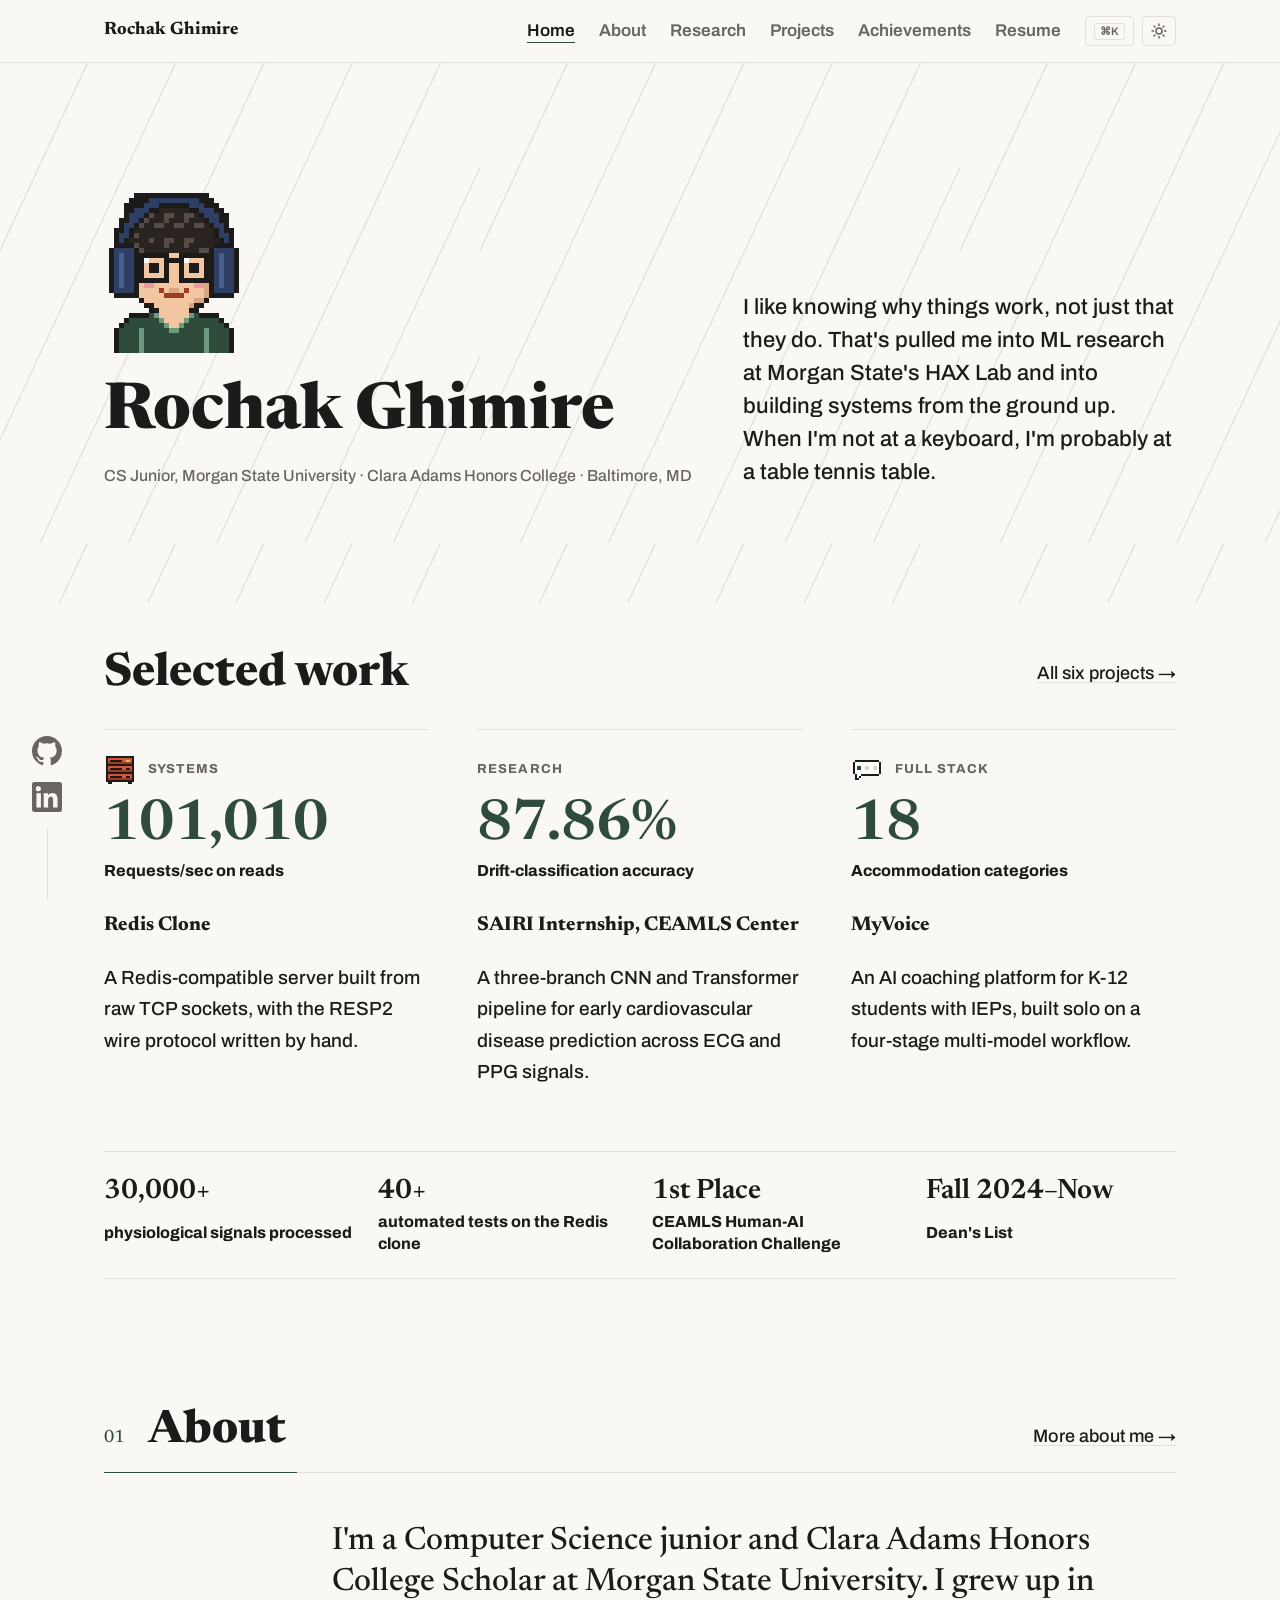
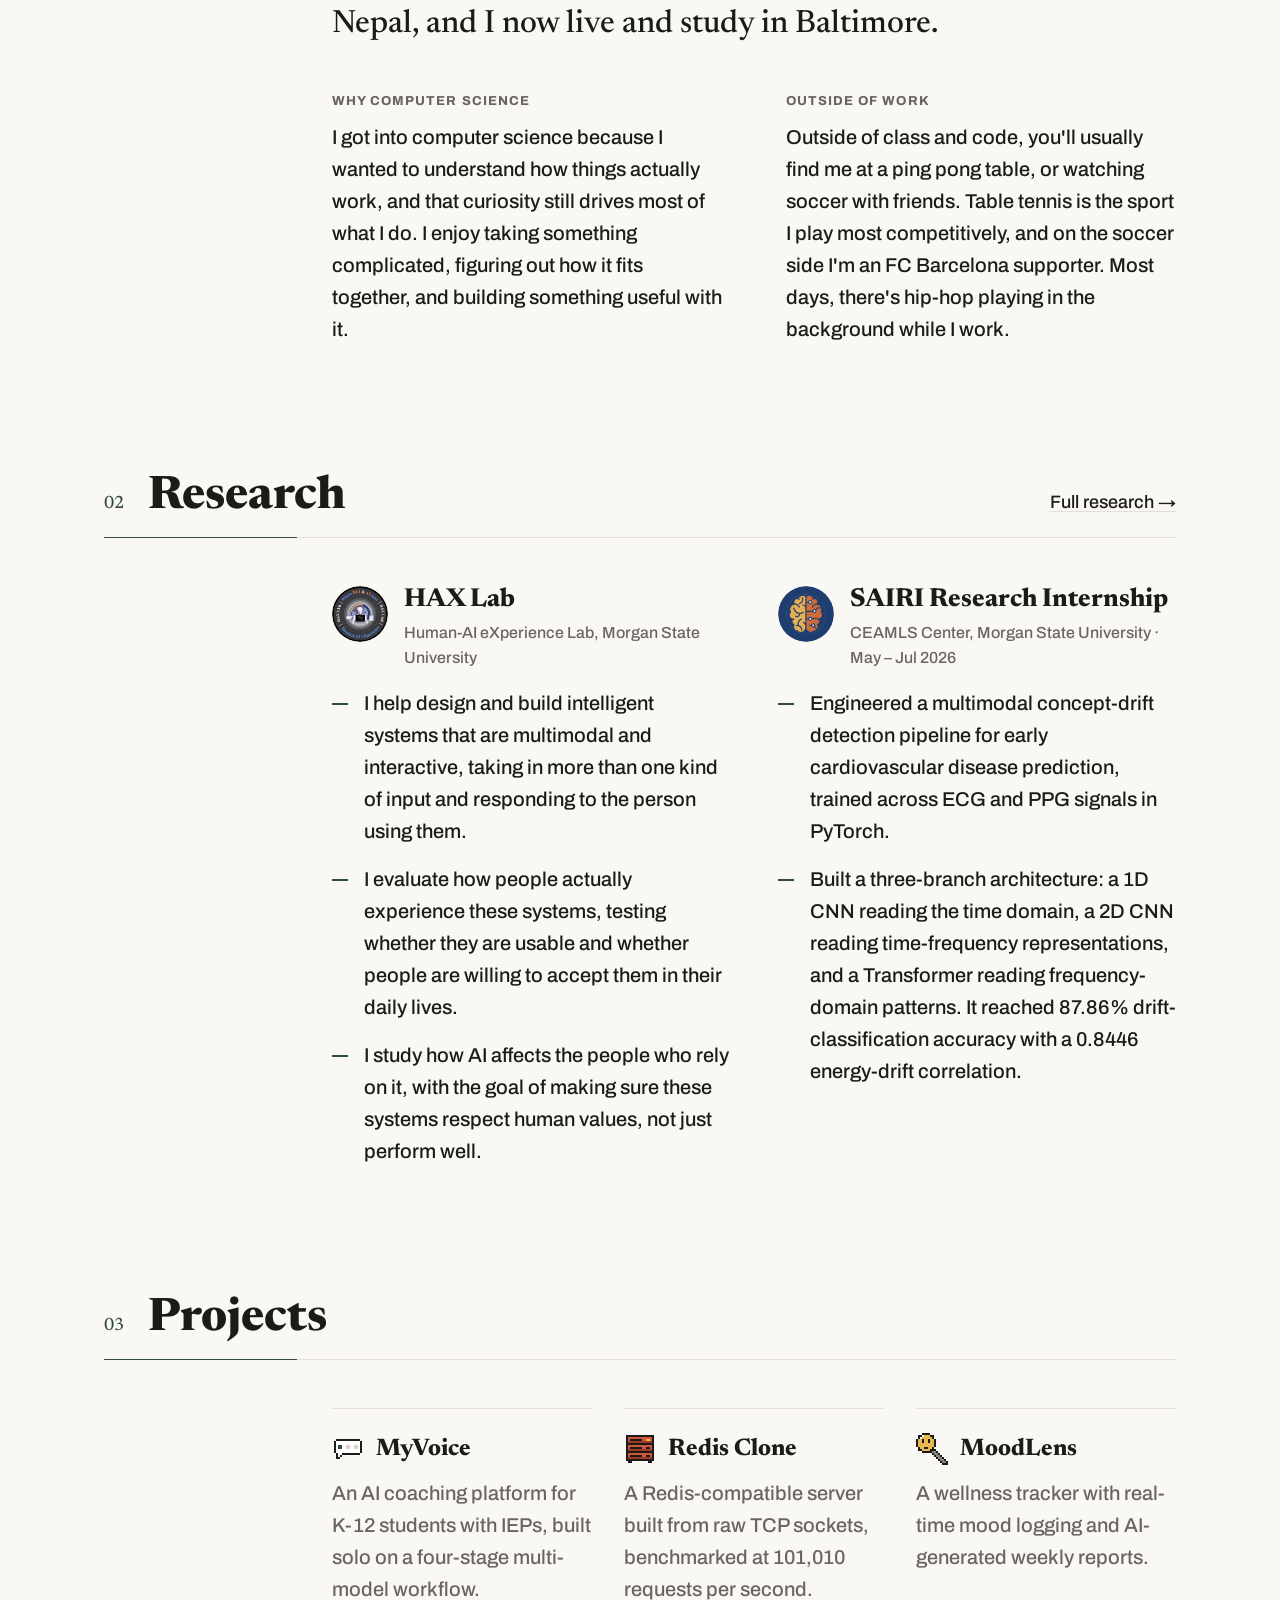
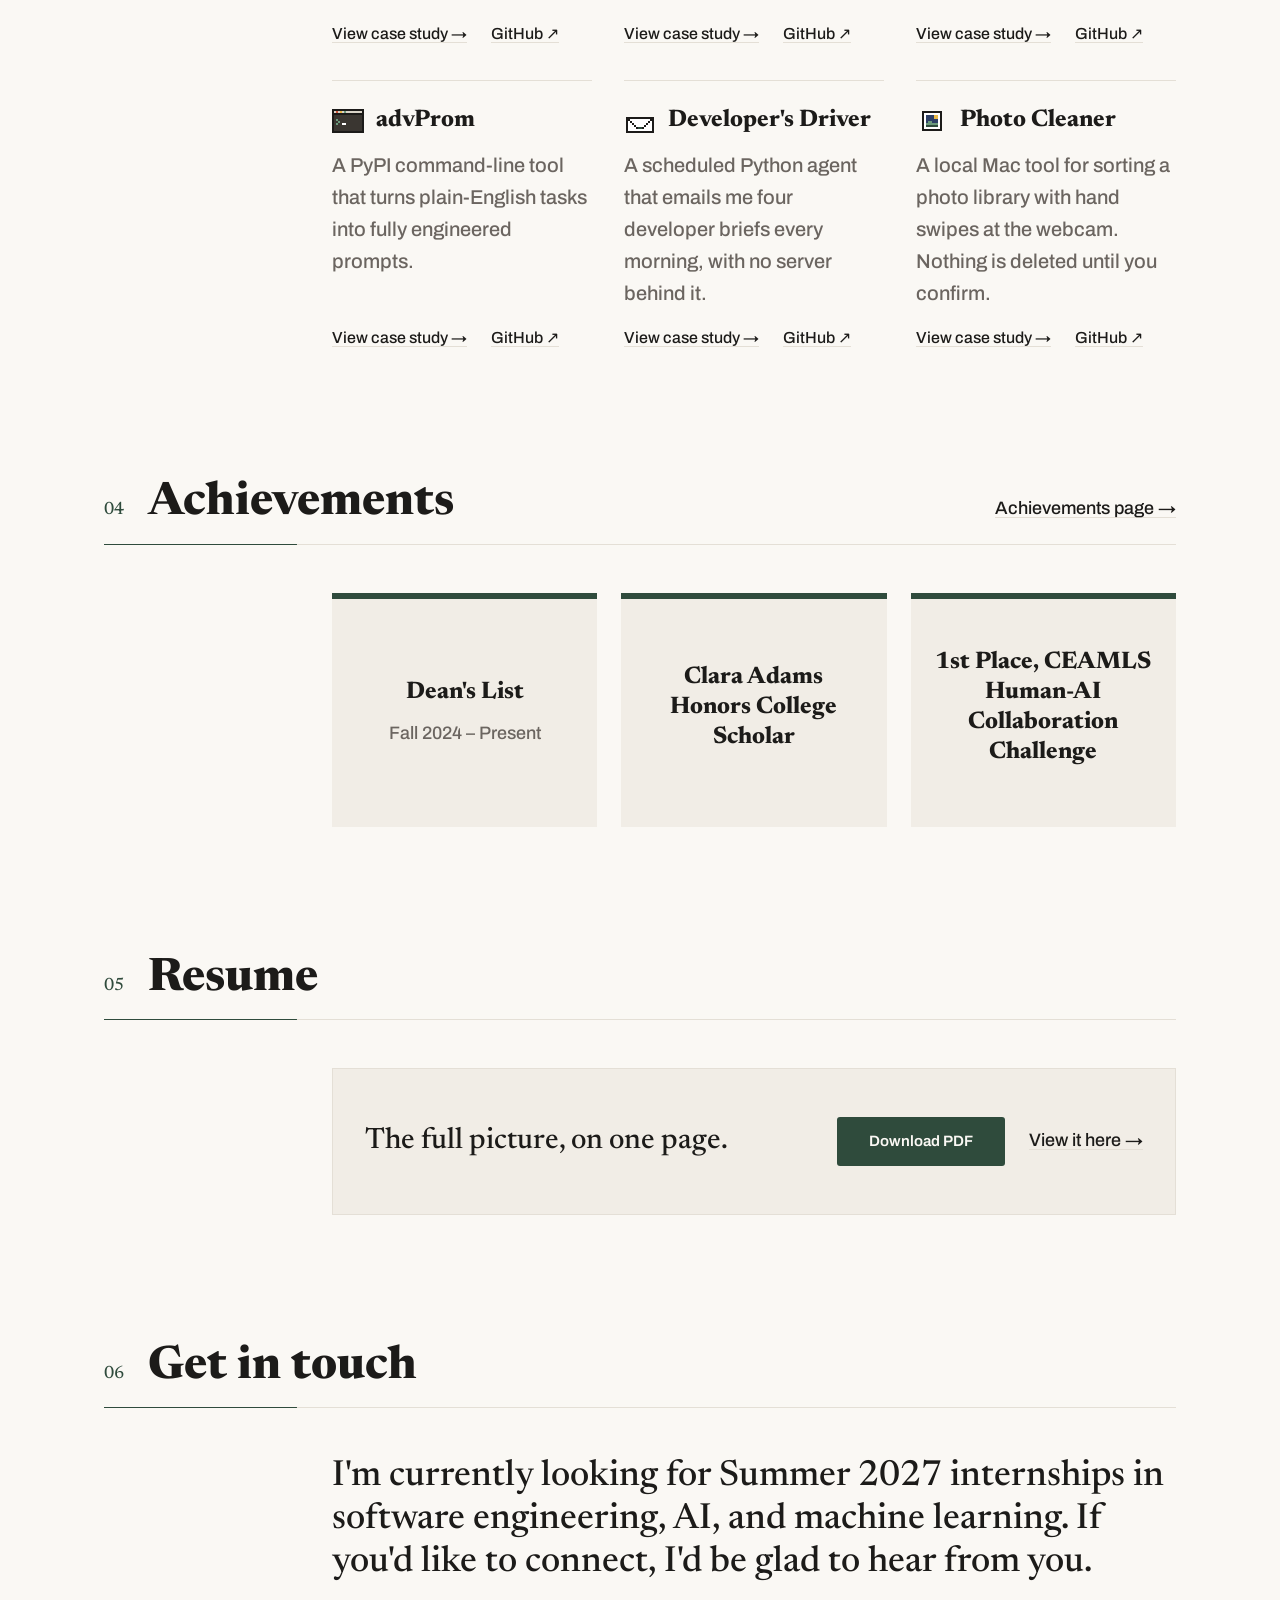
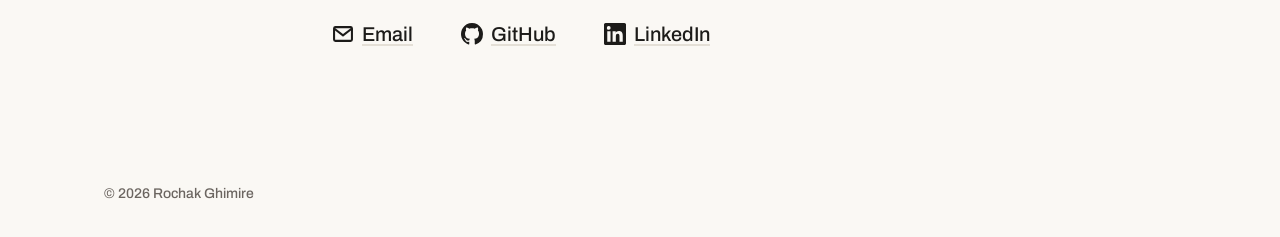
==== commit db7ee7b7: "Add Home nav link, rename CEAMLS Center, equalize achievement cards, bolder captions, table tennis 4" ====
--- a/index.html
+++ b/index.html
@@ -43,6 +43,7 @@
     <a class="nav-name" href="index.html">Rochak Ghimire</a>
     <div class="nav-right">
       <ul class="nav-links">
+        <li><a href="index.html" aria-current="page">Home</a></li>
         <li><a href="about.html">About</a></li>
         <li><a href="research.html">Research</a></li>
         <li><a href="projects.html">Projects</a></li>
@@ -90,7 +91,7 @@
         <p class="work-kicker">Research</p>
         <p class="work-number" data-count>87.86%</p>
         <p class="work-unit">Drift-classification accuracy</p>
-        <h3><a href="research.html">SAIRI Internship, CEAMLS Lab</a></h3>
+        <h3><a href="research.html">SAIRI Internship, CEAMLS Center</a></h3>
         <p class="work-summary">A three-branch CNN and Transformer pipeline for early cardiovascular disease prediction across ECG and PPG signals.</p>
       </article>
       <article class="work reveal">
@@ -154,7 +155,7 @@
             <picture><source srcset="assets/images/ceamls-logo.webp" type="image/webp"><img class="lab-logo" src="assets/images/ceamls-logo.png" alt="" width="56" height="56"></picture>
             <div>
               <h3>SAIRI Research Internship</h3>
-              <p class="entry-meta">CEAMLS Lab, Morgan State University &middot; May &ndash; Jul 2026</p>
+              <p class="entry-meta">CEAMLS Center, Morgan State University &middot; May &ndash; Jul 2026</p>
             </div>
           </div>
           <ul class="entry-points">
--- a/css/styles.css
+++ b/css/styles.css
@@ -951,8 +951,9 @@
 }
 .photo figcaption {
   padding: var(--space-3) var(--space-4);
-  font-size: 0.8125rem;
-  color: var(--ink-soft);
+  font-size: 0.9375rem;
+  font-weight: 600;
+  color: var(--ink);
   border-top: 1px solid var(--border);
   background: var(--bg-alt);
 }
@@ -1336,3 +1337,97 @@
   font-size: 0.875rem;
   color: var(--ink-soft);
 }
+
+/* ---------------------------------------------------
+   404: out of bounds
+   Just the message and a table tennis table (js/pong.js).
+   The game pieces are hidden in the HTML until the script runs.
+--------------------------------------------------- */
+.oob-tools {
+  display: flex;
+  justify-content: flex-end;
+  flex-wrap: wrap;
+  gap: var(--space-2);
+  padding: var(--space-3) var(--space-4);
+}
+.oob-tools .tool-btn:not(.theme-toggle) { padding: 0 var(--space-3); }
+.oob-tools[hidden], .oob [hidden] { display: none; }
+.oob {
+  --table-w: min(100%, 1400px, calc((100svh - 330px) * 470 / 235));
+  min-height: calc(100svh - 60px);
+  display: flex;
+  flex-direction: column;
+  justify-content: center;
+  align-items: center;
+  text-align: center;
+  padding: var(--space-2) var(--space-4) var(--space-5);
+}
+.oob > * { width: var(--table-w); min-width: min(100%, 320px); }
+.oob-code {
+  margin: 0 0 var(--space-2);
+  font-size: 0.8125rem;
+  font-weight: 625;
+  letter-spacing: 0.12em;
+  text-transform: uppercase;
+  color: var(--accent);
+}
+.oob h1 {
+  font-size: clamp(2rem, 1.4rem + 2.4vw, 3.25rem);
+  line-height: 1.1;
+  margin-bottom: var(--space-5);
+}
+.oob-noscript { margin: 0; }
+.oob-score {
+  display: flex;
+  justify-content: center;
+  align-items: baseline;
+  gap: var(--space-3);
+  margin: 0 0 var(--space-1);
+  font-family: var(--font-display);
+  font-weight: 750;
+  font-size: 2rem;
+  line-height: 1;
+  font-variant-numeric: tabular-nums;
+}
+.oob-score .sep { color: var(--ink-soft); font-weight: 400; }
+.oob-score .who {
+  position: relative;
+  font-family: var(--font-body);
+  font-size: 0.75rem;
+  font-weight: 625;
+  letter-spacing: 0.1em;
+  text-transform: uppercase;
+  color: var(--ink-soft);
+}
+/* Dot over whoever is serving */
+.oob-score .who.serving::after {
+  content: '';
+  position: absolute;
+  top: -9px;
+  left: 50%;
+  width: 6px;
+  height: 6px;
+  margin-left: -3px;
+  border-radius: 50%;
+  background: var(--accent);
+}
+.oob-table {
+  display: block;
+  aspect-ratio: 470 / 235;
+  cursor: none;
+  touch-action: none;
+}
+.oob-table:focus { outline: none; }
+.oob-table:focus-visible { outline: 2px solid var(--accent); outline-offset: 4px; }
+.oob-status {
+  margin: var(--space-2) 0 0;
+  min-height: 1.6em;
+  font-size: 0.9375rem;
+  font-weight: 600;
+  color: var(--ink-soft);
+}
+.oob-hint {
+  margin: var(--space-1) 0 0;
+  font-size: 0.8125rem;
+  color: var(--ink-soft);
+}
